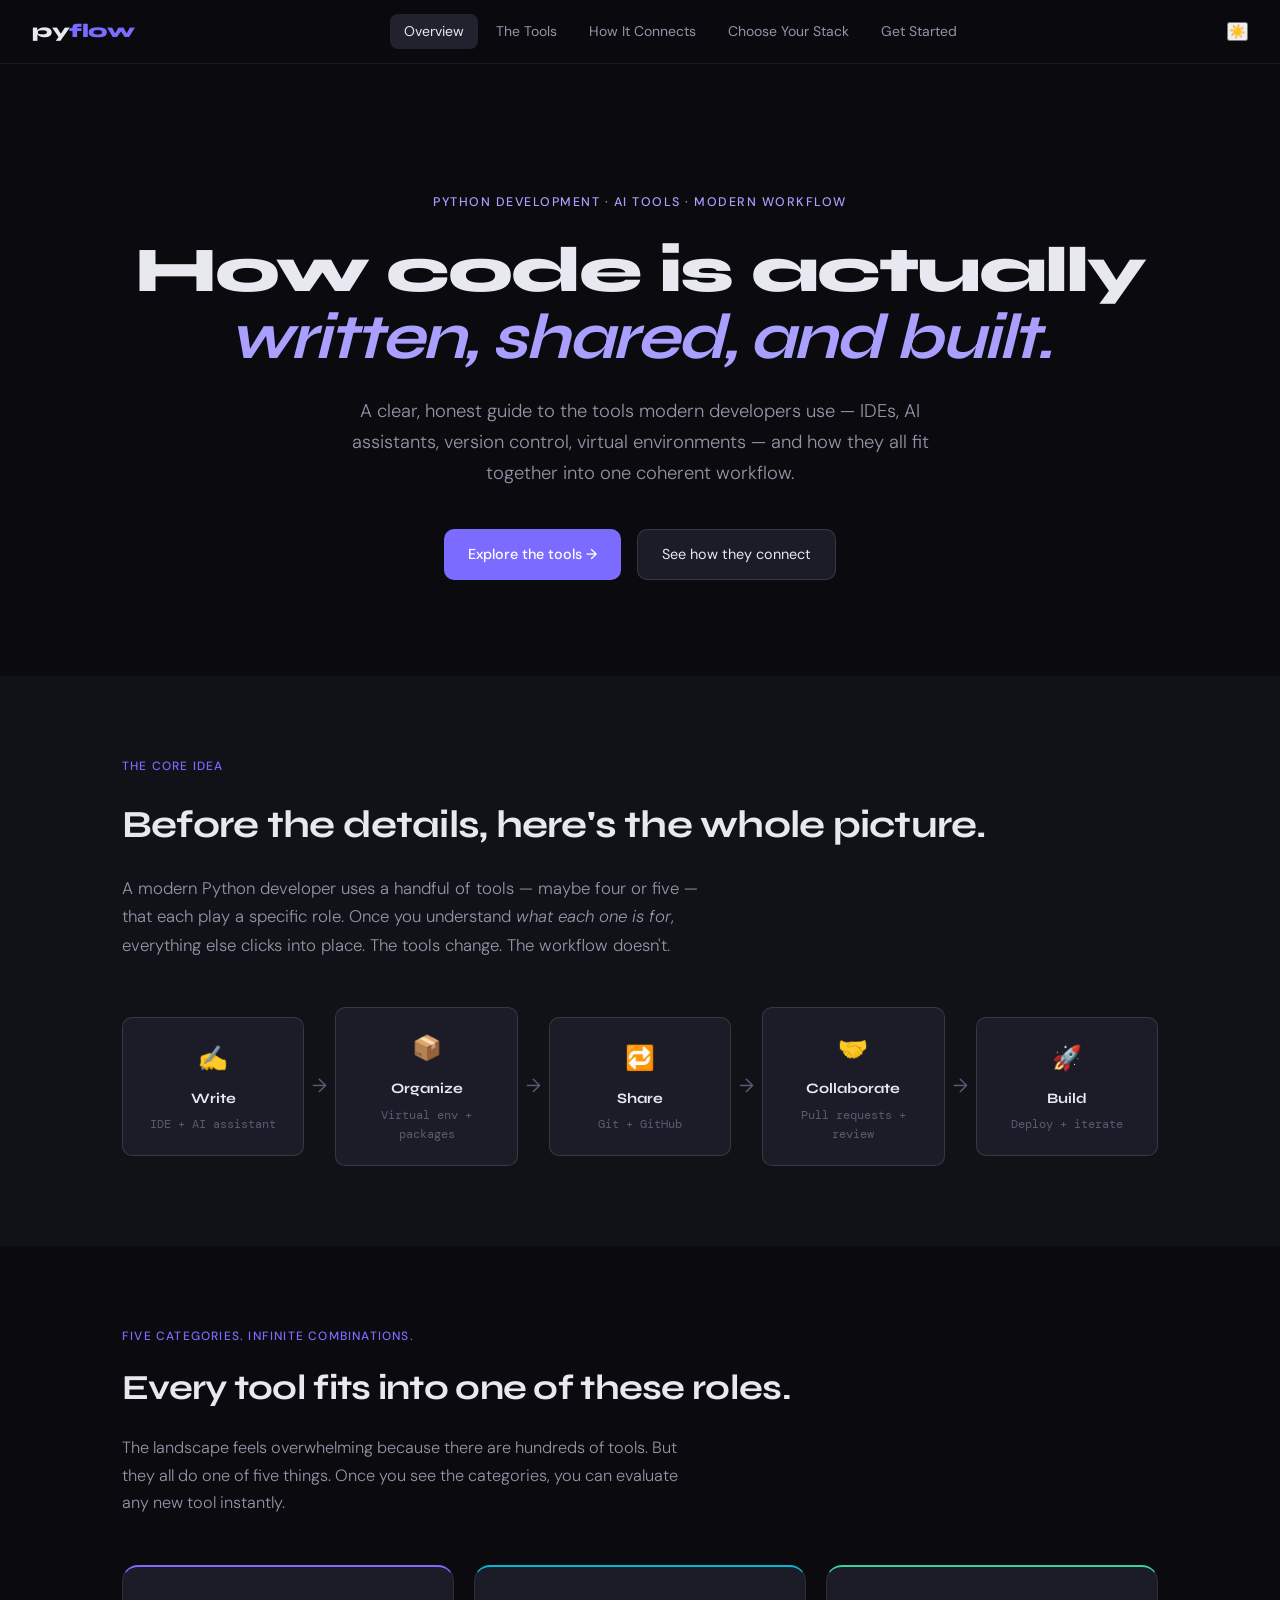
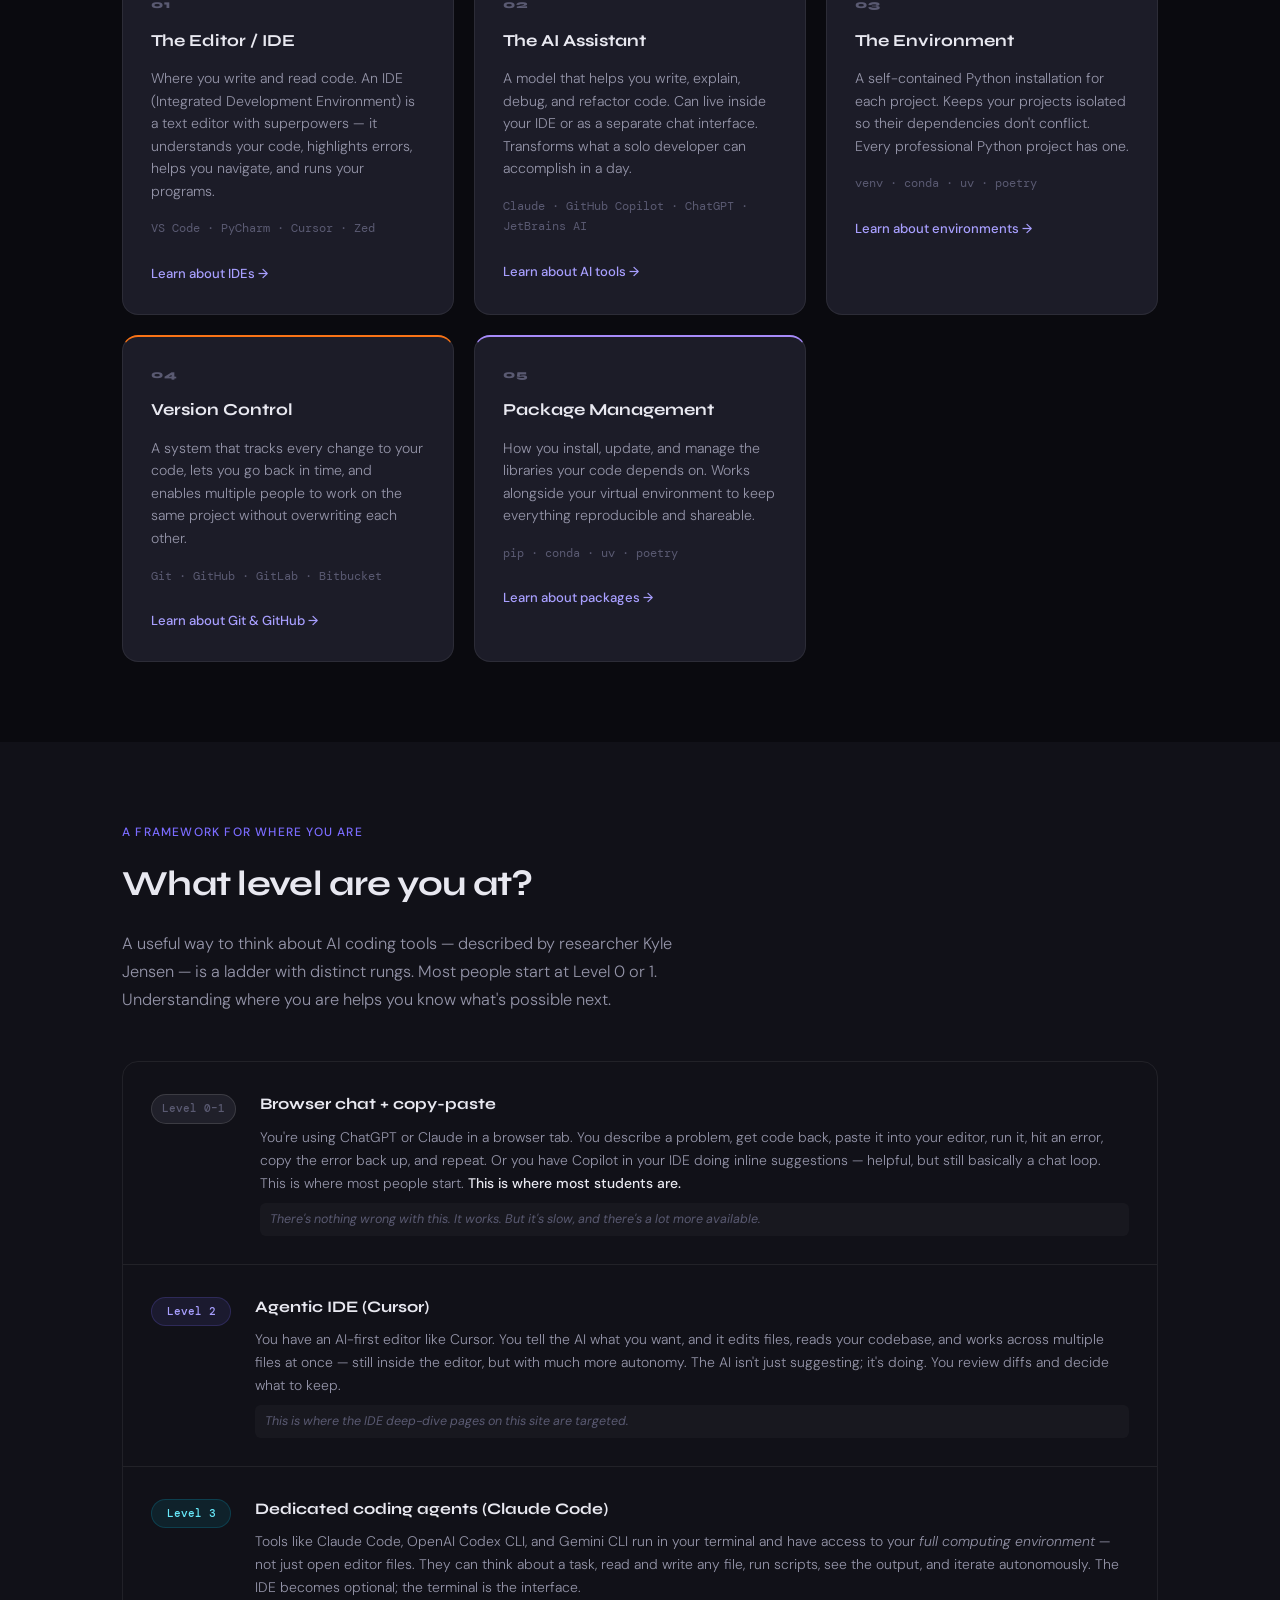
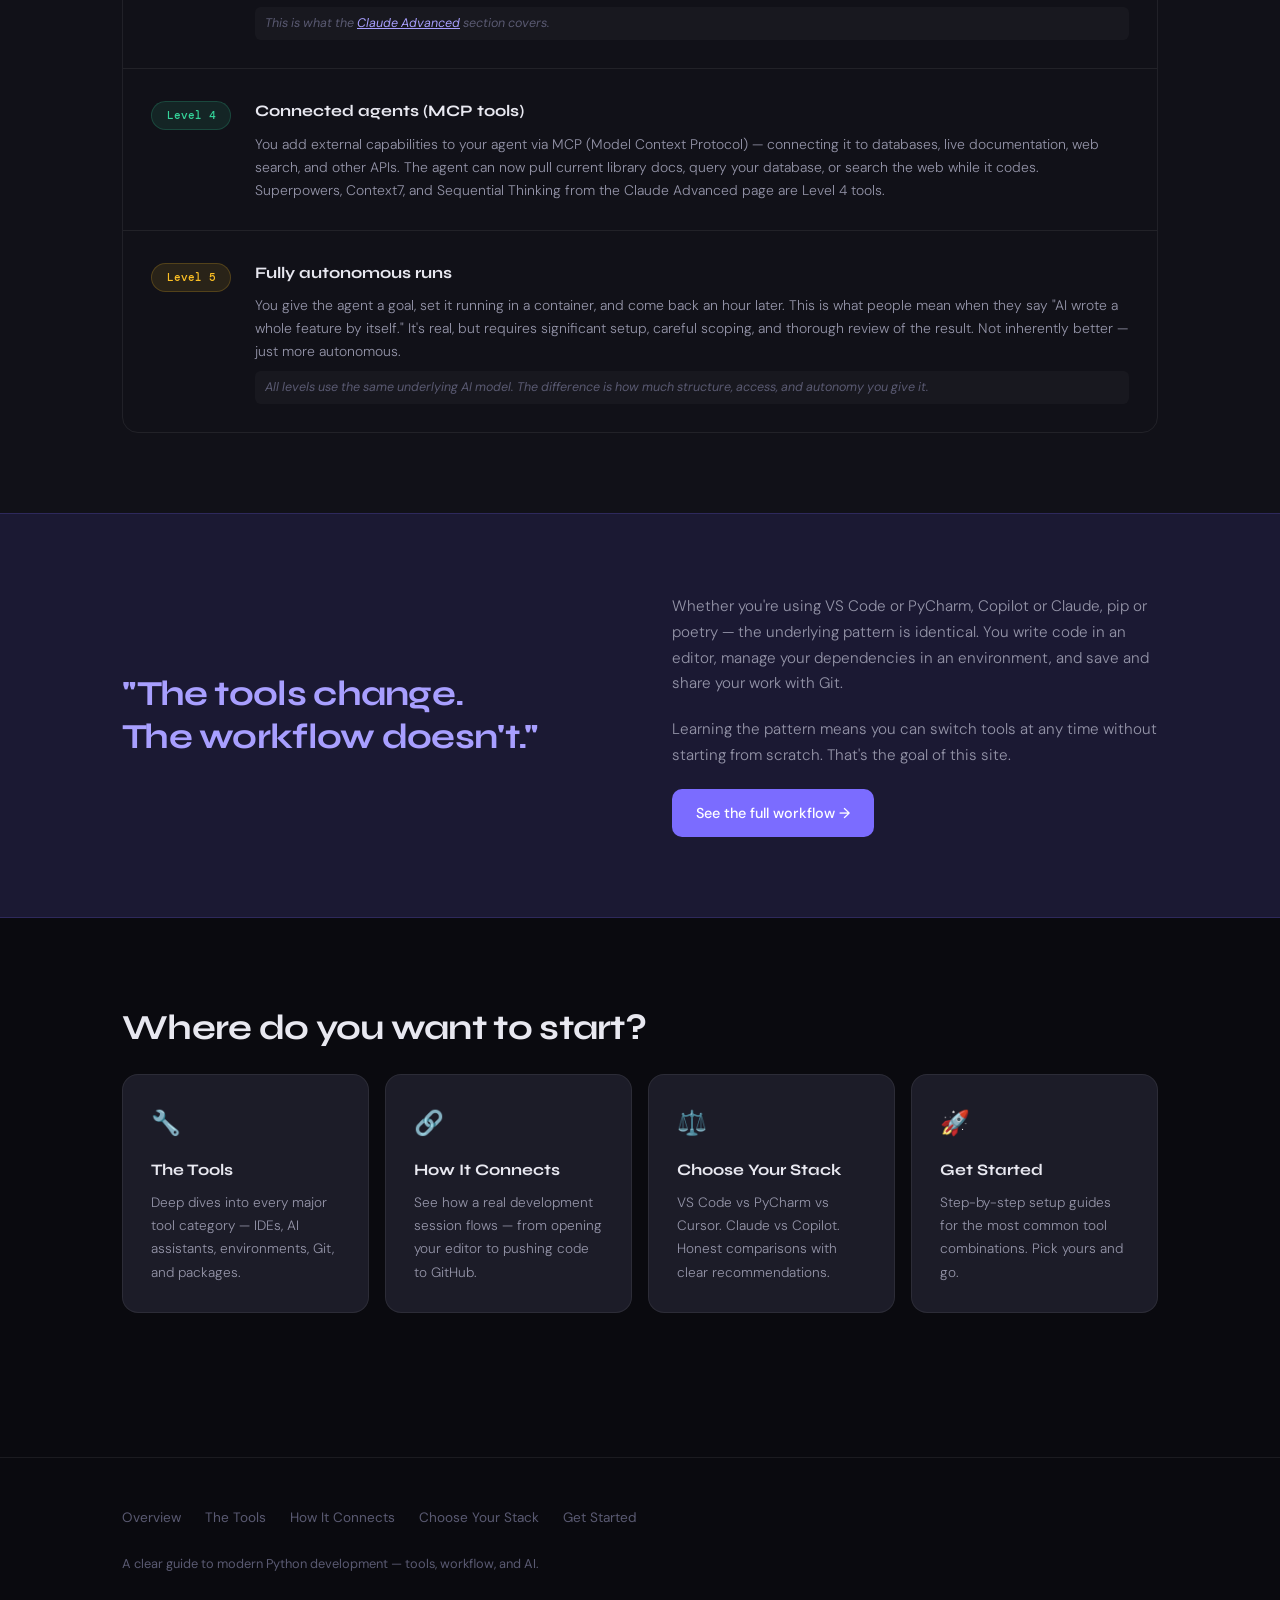
==== index.html @ 4e60b35f "Added light/dark theme toggle" ====
<!DOCTYPE html>
<html lang="en">
<head>
<meta charset="UTF-8">
<meta name="viewport" content="width=device-width, initial-scale=1.0">
<title>Python & AI — The Modern Workflow</title>
<link rel="preconnect" href="https://fonts.googleapis.com">
<link href="https://fonts.googleapis.com/css2?family=Syne:wght@400;500;600;700;800&family=DM+Sans:ital,opsz,wght@0,9..40,300;0,9..40,400;0,9..40,500;1,9..40,300&family=DM+Mono:wght@400;500&display=swap" rel="stylesheet">
<link rel="stylesheet" href="style.css">
</head>
<body>

<nav class="nav">
  <a href="index.html" class="nav-logo">py<span>flow</span></a>
  <div class="nav-links">
    <a href="index.html" class="active">Overview</a>
    <a href="tools.html">The Tools</a>
    <a href="workflow.html">How It Connects</a>
    <a href="stacks.html">Choose Your Stack</a>
    <a href="start.html">Get Started</a>
  </div>
  <!-- 🌗 THEME TOGGLE BUTTON -->
  <button id="themeToggle" class="theme-toggle">☀️</button>
  <button class="nav-mobile-toggle" onclick="toggleMobileNav()">☰</button>
</nav>

<div class="mobile-nav" id="mobileNav">
  <a href="index.html">Overview</a>
  <a href="tools.html">The Tools</a>
  <a href="workflow.html">How It Connects</a>
  <a href="stacks.html">Choose Your Stack</a>
  <a href="start.html">Get Started</a>
  <button id="themeToggleMobile" class="theme-toggle">☀️</button>
</div>

<main>

<!-- Hero -->
<section class="hero">
  <div class="hero-eyebrow">Python Development · AI Tools · Modern Workflow</div>
  <h1 class="hero-title">How code is actually<br><em>written, shared, and built.</em></h1>
  <p class="hero-sub">A clear, honest guide to the tools modern developers use — IDEs, AI assistants, version control, virtual environments — and how they all fit together into one coherent workflow.</p>
  <div class="hero-ctas">
    <a href="tools.html" class="btn-primary">Explore the tools →</a>
    <a href="workflow.html" class="btn-ghost">See how they connect</a>
  </div>
</section>

<!-- The one-sentence mental model -->
<section class="mental-model">
  <div class="container">
    <div class="mm-label">The core idea</div>
    <h2 class="mm-headline">Before the details, here's the whole picture.</h2>
    <p class="mm-body">A modern Python developer uses a handful of tools — maybe four or five — that each play a specific role. Once you understand <em>what each one is for</em>, everything else clicks into place. The tools change. The workflow doesn't.</p>
    <div class="workflow-strip">
      <div class="ws-step">
        <div class="ws-icon">✍</div>
        <div class="ws-label">Write</div>
        <div class="ws-sub">IDE + AI assistant</div>
      </div>
      <div class="ws-arrow">→</div>
      <div class="ws-step">
        <div class="ws-icon">📦</div>
        <div class="ws-label">Organize</div>
        <div class="ws-sub">Virtual env + packages</div>
      </div>
      <div class="ws-arrow">→</div>
      <div class="ws-step">
        <div class="ws-icon">🔁</div>
        <div class="ws-label">Share</div>
        <div class="ws-sub">Git + GitHub</div>
      </div>
      <div class="ws-arrow">→</div>
      <div class="ws-step">
        <div class="ws-icon">🤝</div>
        <div class="ws-label">Collaborate</div>
        <div class="ws-sub">Pull requests + review</div>
      </div>
      <div class="ws-arrow">→</div>
      <div class="ws-step">
        <div class="ws-icon">🚀</div>
        <div class="ws-label">Build</div>
        <div class="ws-sub">Deploy + iterate</div>
      </div>
    </div>
  </div>
</section>

<!-- Five categories -->
<section class="categories">
  <div class="container">
    <div class="section-label">Five categories. Infinite combinations.</div>
    <h2 class="section-title">Every tool fits into one of these roles.</h2>
    <p class="section-intro">The landscape feels overwhelming because there are hundreds of tools. But they all do one of five things. Once you see the categories, you can evaluate any new tool instantly.</p>

    <div class="cat-grid">

      <div class="cat-card cat-ide">
        <div class="cat-num">01</div>
        <h3>The Editor / IDE</h3>
        <p>Where you write and read code. An IDE (Integrated Development Environment) is a text editor with superpowers — it understands your code, highlights errors, helps you navigate, and runs your programs.</p>
        <div class="cat-examples">VS Code · PyCharm · Cursor · Zed</div>
        <a href="tools.html#ides" class="cat-link">Learn about IDEs →</a>
      </div>

      <div class="cat-card cat-ai">
        <div class="cat-num">02</div>
        <h3>The AI Assistant</h3>
        <p>A model that helps you write, explain, debug, and refactor code. Can live inside your IDE or as a separate chat interface. Transforms what a solo developer can accomplish in a day.</p>
        <div class="cat-examples">Claude · GitHub Copilot · ChatGPT · JetBrains AI</div>
        <a href="tools.html#ai" class="cat-link">Learn about AI tools →</a>
      </div>

      <div class="cat-card cat-env">
        <div class="cat-num">03</div>
        <h3>The Environment</h3>
        <p>A self-contained Python installation for each project. Keeps your projects isolated so their dependencies don't conflict. Every professional Python project has one.</p>
        <div class="cat-examples">venv · conda · uv · poetry</div>
        <a href="tools.html#environments" class="cat-link">Learn about environments →</a>
      </div>

      <div class="cat-card cat-git">
        <div class="cat-num">04</div>
        <h3>Version Control</h3>
        <p>A system that tracks every change to your code, lets you go back in time, and enables multiple people to work on the same project without overwriting each other.</p>
        <div class="cat-examples">Git · GitHub · GitLab · Bitbucket</div>
        <a href="tools.html#git" class="cat-link">Learn about Git & GitHub →</a>
      </div>

      <div class="cat-card cat-pkg">
        <div class="cat-num">05</div>
        <h3>Package Management</h3>
        <p>How you install, update, and manage the libraries your code depends on. Works alongside your virtual environment to keep everything reproducible and shareable.</p>
        <div class="cat-examples">pip · conda · uv · poetry</div>
        <a href="tools.html#packages" class="cat-link">Learn about packages →</a>
      </div>

    </div>
  </div>
</section>

<!-- Levels framework -->
<section class="levels-section">
  <div class="container">
    <div class="section-label">A framework for where you are</div>
    <h2 class="section-title">What level are you at?</h2>
    <p class="section-intro">A useful way to think about AI coding tools — described by researcher Kyle Jensen — is a ladder with distinct rungs. Most people start at Level 0 or 1. Understanding where you are helps you know what's possible next.</p>

    <div class="levels-list">

      <div class="level-item level-0">
        <div class="level-badge">Level 0–1</div>
        <div class="level-content">
          <h3>Browser chat + copy-paste</h3>
          <p>You're using ChatGPT or Claude in a browser tab. You describe a problem, get code back, paste it into your editor, run it, hit an error, copy the error back up, and repeat. Or you have Copilot in your IDE doing inline suggestions — helpful, but still basically a chat loop. This is where most people start. <strong>This is where most students are.</strong></p>
          <div class="level-note">There's nothing wrong with this. It works. But it's slow, and there's a lot more available.</div>
        </div>
      </div>

      <div class="level-item level-2">
        <div class="level-badge">Level 2</div>
        <div class="level-content">
          <h3>Agentic IDE (Cursor)</h3>
          <p>You have an AI-first editor like Cursor. You tell the AI what you want, and it edits files, reads your codebase, and works across multiple files at once — still inside the editor, but with much more autonomy. The AI isn't just suggesting; it's doing. You review diffs and decide what to keep.</p>
          <div class="level-note">This is where the IDE deep-dive pages on this site are targeted.</div>
        </div>
      </div>

      <div class="level-item level-3">
        <div class="level-badge">Level 3</div>
        <div class="level-content">
          <h3>Dedicated coding agents (Claude Code)</h3>
          <p>Tools like Claude Code, OpenAI Codex CLI, and Gemini CLI run in your terminal and have access to your <em>full computing environment</em> — not just open editor files. They can think about a task, read and write any file, run scripts, see the output, and iterate autonomously. The IDE becomes optional; the terminal is the interface.</p>
          <div class="level-note">This is what the <a href="claude-power.html" style="color: var(--accent2);">Claude Advanced</a> section covers.</div>
        </div>
      </div>

      <div class="level-item level-4">
        <div class="level-badge">Level 4</div>
        <div class="level-content">
          <h3>Connected agents (MCP tools)</h3>
          <p>You add external capabilities to your agent via MCP (Model Context Protocol) — connecting it to databases, live documentation, web search, and other APIs. The agent can now pull current library docs, query your database, or search the web while it codes. Superpowers, Context7, and Sequential Thinking from the Claude Advanced page are Level 4 tools.</p>
        </div>
      </div>

      <div class="level-item level-5">
        <div class="level-badge">Level 5</div>
        <div class="level-content">
          <h3>Fully autonomous runs</h3>
          <p>You give the agent a goal, set it running in a container, and come back an hour later. This is what people mean when they say "AI wrote a whole feature by itself." It's real, but requires significant setup, careful scoping, and thorough review of the result. Not inherently better — just more autonomous.</p>
          <div class="level-note">All levels use the same underlying AI model. The difference is how much structure, access, and autonomy you give it.</div>
        </div>
      </div>

    </div>
  </div>
</section>

<!-- The key insight -->
<section class="insight">  <div class="container">
    <div class="insight-inner">
      <div class="insight-quote">"The tools change.<br>The workflow doesn't."</div>
      <div class="insight-body">
        <p>Whether you're using VS Code or PyCharm, Copilot or Claude, pip or poetry — the underlying pattern is identical. You write code in an editor, manage your dependencies in an environment, and save and share your work with Git.</p>
        <p>Learning the pattern means you can switch tools at any time without starting from scratch. That's the goal of this site.</p>
        <a href="workflow.html" class="btn-primary">See the full workflow →</a>
      </div>
    </div>
  </div>
</section>

<!-- Quick nav cards -->
<section class="quick-nav">
  <div class="container">
    <h2 class="section-title">Where do you want to start?</h2>
    <div class="qn-grid">
      <a href="tools.html" class="qn-card">
        <div class="qn-icon">🔧</div>
        <h3>The Tools</h3>
        <p>Deep dives into every major tool category — IDEs, AI assistants, environments, Git, and packages.</p>
      </a>
      <a href="workflow.html" class="qn-card">
        <div class="qn-icon">🔗</div>
        <h3>How It Connects</h3>
        <p>See how a real development session flows — from opening your editor to pushing code to GitHub.</p>
      </a>
      <a href="stacks.html" class="qn-card">
        <div class="qn-icon">⚖️</div>
        <h3>Choose Your Stack</h3>
        <p>VS Code vs PyCharm vs Cursor. Claude vs Copilot. Honest comparisons with clear recommendations.</p>
      </a>
      <a href="start.html" class="qn-card">
        <div class="qn-icon">🚀</div>
        <h3>Get Started</h3>
        <p>Step-by-step setup guides for the most common tool combinations. Pick yours and go.</p>
      </a>
    </div>
  </div>
</section>

</main>

<footer class="footer">
  <div class="container">
    <div class="footer-nav">
      <a href="index.html">Overview</a>
      <a href="tools.html">The Tools</a>
      
      
      <a href="workflow.html">How It Connects</a>
      <a href="stacks.html">Choose Your Stack</a>
      <a href="start.html">Get Started</a>
    </div>
    <p class="footer-note">A clear guide to modern Python development — tools, workflow, and AI.</p>
  </div>
</footer>

<script src="main.js"></script>
</body>
</html>
---- style.css ----
/* ===========================
   PYFLOW — MAIN STYLESHEET
   =========================== */

:root {
  --bg: #0a0a0f;
  --bg2: #111118;
  --bg3: #16161f;
  --surface: #1c1c28;
  --surface2: #22222f;
  --border: rgba(255,255,255,0.07);
  --border2: rgba(255,255,255,0.12);
  --text: #e8e8f0;
  --text2: #9494a8;
  --text3: #5a5a72;
  --accent: #7b6cff;
  --accent2: #a89fff;
  --accent-glow: rgba(123,108,255,0.15);
  --good: #34d399;
  --good-bg: rgba(52,211,153,0.08);
  --neutral: #fbbf24;
  --neutral-bg: rgba(251,191,36,0.08);
  --bad: #f87171;
  --bad-bg: rgba(248,113,113,0.08);
  --ide-color: #7b6cff;
  --ai-color: #06b6d4;
  --env-color: #34d399;
  --git-color: #f97316;
  --pkg-color: #a78bfa;
  --radius: 10px;
  --radius-lg: 16px;
  --max-w: 1100px;
  --nav-h: 64px;
}

*, *::before, *::after { box-sizing: border-box; margin: 0; padding: 0; }

html { font-size: 16px; scroll-behavior: smooth; }

body {
  font-family: 'DM Sans', sans-serif;
  background: var(--bg);
  color: var(--text);
  line-height: 1.7;
  min-height: 100vh;
  -webkit-font-smoothing: antialiased;
}

/* ===========================
   NAV
   =========================== */
.nav {
  position: sticky;
  top: 0;
  z-index: 100;
  height: var(--nav-h);
  display: flex;
  align-items: center;
  justify-content: space-between;
  padding: 0 2rem;
  background: rgba(10,10,15,0.85);
  backdrop-filter: blur(16px);
  border-bottom: 1px solid var(--border);
}

.nav-logo {
  font-family: 'Syne', sans-serif;
  font-size: 1.2rem;
  font-weight: 800;
  color: var(--text);
  text-decoration: none;
  letter-spacing: -0.02em;
}
.nav-logo span { color: var(--accent); }

.nav-links {
  display: flex;
  gap: 0.25rem;
}

.nav-links a {
  color: var(--text2);
  text-decoration: none;
  font-size: 0.875rem;
  font-weight: 400;
  padding: 6px 14px;
  border-radius: 8px;
  transition: color 0.15s, background 0.15s;
}
.nav-links a:hover { color: var(--text); background: var(--surface); }
.nav-links a.active { color: var(--text); background: var(--surface2); }

.nav-mobile-toggle {
  display: none;
  background: none;
  border: 1px solid var(--border2);
  color: var(--text2);
  padding: 6px 10px;
  border-radius: 6px;
  cursor: pointer;
  font-size: 1rem;
}

.mobile-nav {
  display: none;
  position: fixed;
  top: var(--nav-h);
  left: 0; right: 0;
  background: var(--bg2);
  border-bottom: 1px solid var(--border);
  z-index: 99;
  padding: 1rem;
  flex-direction: column;
  gap: 4px;
}
.mobile-nav.open { display: flex; }
.mobile-nav a {
  color: var(--text2);
  text-decoration: none;
  padding: 10px 16px;
  border-radius: 8px;
  font-size: 0.9rem;
  transition: all 0.15s;
}
.mobile-nav a:hover { color: var(--text); background: var(--surface); }

@media (max-width: 768px) {
  .nav-links { display: none; }
  .nav-mobile-toggle { display: block; }
}

/* ===========================
   LAYOUT
   =========================== */
main { max-width: 100%; overflow-x: hidden; }

.container {
  max-width: var(--max-w);
  margin: 0 auto;
  padding: 0 2rem;
}

section { padding: 5rem 0; }
.alt-bg { background: var(--bg2); }

/* ===========================
   HERO
   =========================== */
.hero {
  padding: 8rem 2rem 6rem;
  text-align: center;
  max-width: var(--max-w);
  margin: 0 auto;
}

.hero-eyebrow {
  font-size: 0.78rem;
  font-weight: 500;
  letter-spacing: 0.12em;
  text-transform: uppercase;
  color: var(--accent2);
  margin-bottom: 1.5rem;
}

.hero-title {
  font-family: 'Syne', sans-serif;
  font-size: clamp(2.5rem, 5vw, 4.5rem);
  font-weight: 800;
  line-height: 1.05;
  letter-spacing: -0.03em;
  color: var(--text);
  margin-bottom: 1.5rem;
}
.hero-title em {
  font-style: italic;
  font-weight: 700;
  color: var(--accent2);
}

.hero-sub {
  font-size: 1.15rem;
  color: var(--text2);
  max-width: 600px;
  margin: 0 auto 2.5rem;
  font-weight: 300;
  line-height: 1.7;
}

.hero-ctas {
  display: flex;
  gap: 1rem;
  justify-content: center;
  flex-wrap: wrap;
}

/* ===========================
   BUTTONS
   =========================== */
.btn-primary {
  display: inline-flex;
  align-items: center;
  gap: 6px;
  background: var(--accent);
  color: #fff;
  padding: 12px 24px;
  border-radius: var(--radius);
  font-size: 0.9rem;
  font-weight: 500;
  text-decoration: none;
  transition: background 0.15s, transform 0.1s;
}
.btn-primary:hover { background: #6a5cf0; transform: translateY(-1px); }

.btn-ghost {
  display: inline-flex;
  align-items: center;
  gap: 6px;
  background: var(--surface);
  color: var(--text);
  padding: 12px 24px;
  border-radius: var(--radius);
  font-size: 0.9rem;
  font-weight: 400;
  text-decoration: none;
  border: 1px solid var(--border2);
  transition: background 0.15s, transform 0.1s;
}
.btn-ghost:hover { background: var(--surface2); transform: translateY(-1px); }

/* ===========================
   MENTAL MODEL
   =========================== */
.mental-model {
  background: var(--bg2);
  padding: 5rem 0;
}

.mm-label {
  font-size: 0.75rem;
  font-weight: 500;
  text-transform: uppercase;
  letter-spacing: 0.1em;
  color: var(--accent);
  margin-bottom: 1rem;
}

.mm-headline {
  font-family: 'Syne', sans-serif;
  font-size: clamp(1.6rem, 3vw, 2.4rem);
  font-weight: 700;
  letter-spacing: -0.02em;
  margin-bottom: 1rem;
}

.mm-body {
  color: var(--text2);
  max-width: 600px;
  margin-bottom: 3rem;
  font-size: 1.05rem;
  font-weight: 300;
}

.workflow-strip {
  display: flex;
  align-items: center;
  gap: 0;
  flex-wrap: wrap;
  gap: 0.5rem;
}

.ws-step {
  background: var(--surface);
  border: 1px solid var(--border2);
  border-radius: var(--radius);
  padding: 1.25rem 1.5rem;
  text-align: center;
  flex: 1;
  min-width: 120px;
}

.ws-icon { font-size: 1.5rem; margin-bottom: 0.5rem; }
.ws-label { font-family: 'Syne', sans-serif; font-weight: 700; font-size: 0.9rem; color: var(--text); }
.ws-sub { font-size: 0.72rem; color: var(--text3); margin-top: 4px; font-family: 'DM Mono', monospace; }

.ws-arrow { color: var(--text3); font-size: 1.2rem; flex-shrink: 0; }

/* ===========================
   CATEGORIES
   =========================== */
.section-label {
  font-size: 0.75rem;
  font-weight: 500;
  text-transform: uppercase;
  letter-spacing: 0.1em;
  color: var(--accent);
  margin-bottom: 0.75rem;
}

.section-title {
  font-family: 'Syne', sans-serif;
  font-size: clamp(1.6rem, 3vw, 2.2rem);
  font-weight: 700;
  letter-spacing: -0.02em;
  margin-bottom: 1rem;
}

.section-intro {
  color: var(--text2);
  max-width: 580px;
  margin-bottom: 3rem;
  font-weight: 300;
  font-size: 1.02rem;
}

.cat-grid {
  display: grid;
  grid-template-columns: repeat(auto-fit, minmax(280px, 1fr));
  gap: 1.25rem;
}

.cat-card {
  background: var(--surface);
  border: 1px solid var(--border);
  border-radius: var(--radius-lg);
  padding: 1.75rem;
  position: relative;
  overflow: hidden;
  transition: border-color 0.2s, transform 0.15s;
}
.cat-card:hover { border-color: var(--border2); transform: translateY(-2px); }

.cat-num {
  font-family: 'Syne', sans-serif;
  font-size: 0.72rem;
  font-weight: 800;
  color: var(--text3);
  letter-spacing: 0.1em;
  margin-bottom: 0.75rem;
}

.cat-card h3 {
  font-family: 'Syne', sans-serif;
  font-size: 1.05rem;
  font-weight: 700;
  margin-bottom: 0.75rem;
  color: var(--text);
}

.cat-card p {
  font-size: 0.88rem;
  color: var(--text2);
  font-weight: 300;
  line-height: 1.6;
  margin-bottom: 1rem;
}

.cat-examples {
  font-family: 'DM Mono', monospace;
  font-size: 0.75rem;
  color: var(--text3);
  margin-bottom: 1.25rem;
}

.cat-link {
  font-size: 0.82rem;
  font-weight: 500;
  color: var(--accent2);
  text-decoration: none;
  transition: color 0.15s;
}
.cat-link:hover { color: var(--accent); }

.cat-ide { border-top: 2px solid var(--ide-color); }
.cat-ai { border-top: 2px solid var(--ai-color); }
.cat-env { border-top: 2px solid var(--env-color); }
.cat-git { border-top: 2px solid var(--git-color); }
.cat-pkg { border-top: 2px solid var(--pkg-color); }

/* ===========================
   INSIGHT
   =========================== */
.insight {
  background: var(--accent-glow);
  border-top: 1px solid rgba(123,108,255,0.2);
  border-bottom: 1px solid rgba(123,108,255,0.2);
}

.insight-inner {
  display: grid;
  grid-template-columns: 1fr 1fr;
  gap: 4rem;
  align-items: center;
}

@media (max-width: 700px) {
  .insight-inner { grid-template-columns: 1fr; gap: 2rem; }
}

.insight-quote {
  font-family: 'Syne', sans-serif;
  font-size: clamp(1.5rem, 3vw, 2.2rem);
  font-weight: 700;
  line-height: 1.2;
  letter-spacing: -0.02em;
  color: var(--accent2);
}

.insight-body p {
  color: var(--text2);
  margin-bottom: 1.25rem;
  font-weight: 300;
  font-size: 0.95rem;
}

/* ===========================
   QUICK NAV
   =========================== */
.qn-grid {
  display: grid;
  grid-template-columns: repeat(auto-fit, minmax(220px, 1fr));
  gap: 1rem;
}

.qn-card {
  background: var(--surface);
  border: 1px solid var(--border);
  border-radius: var(--radius-lg);
  padding: 1.75rem;
  text-decoration: none;
  color: inherit;
  transition: border-color 0.2s, transform 0.15s;
  display: block;
}
.qn-card:hover { border-color: var(--accent); transform: translateY(-2px); }

.qn-icon { font-size: 1.5rem; margin-bottom: 0.75rem; }
.qn-card h3 { font-family: 'Syne', sans-serif; font-size: 1rem; font-weight: 700; margin-bottom: 0.5rem; }
.qn-card p { font-size: 0.85rem; color: var(--text2); font-weight: 300; }

/* ===========================
   PAGE HERO (interior pages)
   =========================== */
.page-hero {
  padding: 5rem 0 3rem;
  border-bottom: 1px solid var(--border);
}

.page-eyebrow {
  font-size: 0.75rem;
  font-weight: 500;
  text-transform: uppercase;
  letter-spacing: 0.1em;
  color: var(--accent);
  margin-bottom: 0.75rem;
}

.page-title {
  font-family: 'Syne', sans-serif;
  font-size: clamp(2rem, 4vw, 3.2rem);
  font-weight: 800;
  letter-spacing: -0.03em;
  margin-bottom: 1rem;
}

.page-sub {
  color: var(--text2);
  font-size: 1.05rem;
  font-weight: 300;
  max-width: 560px;
  margin-bottom: 2rem;
}

.toc {
  display: flex;
  flex-wrap: wrap;
  gap: 0.5rem;
}

.toc a {
  font-size: 0.8rem;
  color: var(--text2);
  text-decoration: none;
  padding: 5px 12px;
  border: 1px solid var(--border2);
  border-radius: 99px;
  transition: all 0.15s;
}
.toc a:hover { color: var(--text); border-color: var(--accent); background: var(--accent-glow); }

/* ===========================
   TOOL SECTIONS
   =========================== */
.tool-section { padding: 4rem 0; }

.ts-header {
  display: flex;
  align-items: flex-start;
  gap: 1.5rem;
  margin-bottom: 2.5rem;
}

.ts-num {
  font-family: 'Syne', sans-serif;
  font-size: 3rem;
  font-weight: 800;
  color: var(--border2);
  line-height: 1;
  flex-shrink: 0;
  padding-top: 4px;
}

.ts-header h2 {
  font-family: 'Syne', sans-serif;
  font-size: 1.9rem;
  font-weight: 700;
  letter-spacing: -0.02em;
  margin-bottom: 0.25rem;
}

.ts-tagline { color: var(--text2); font-weight: 300; }

/* Explainer block */
.explainer-block {
  display: grid;
  grid-template-columns: 1fr 1fr;
  gap: 1.5rem;
  margin-bottom: 2.5rem;
}
@media (max-width: 700px) { .explainer-block { grid-template-columns: 1fr; } }

.explainer-simple, .explainer-deep {
  background: var(--surface);
  border-radius: var(--radius);
  padding: 1.5rem;
}
.explainer-deep { border-left: 3px solid var(--accent); }

.explainer-label {
  font-size: 0.72rem;
  font-weight: 600;
  text-transform: uppercase;
  letter-spacing: 0.1em;
  color: var(--accent2);
  margin-bottom: 0.75rem;
}

.explainer-simple p, .explainer-deep p {
  font-size: 0.9rem;
  color: var(--text2);
  font-weight: 300;
  line-height: 1.7;
  margin-bottom: 0.75rem;
}
.explainer-simple p:last-child, .explainer-deep p:last-child { margin-bottom: 0; }
.explainer-simple em, .explainer-deep em { color: var(--text); font-style: italic; }
.explainer-deep strong { color: var(--text); font-weight: 500; }

/* Tool cards */
.tool-cards {
  display: grid;
  grid-template-columns: 1fr;
  gap: 1.25rem;
  margin-bottom: 2rem;
}
.tool-cards.two-col { grid-template-columns: repeat(auto-fit, minmax(320px, 1fr)); }

.tool-card {
  background: var(--surface);
  border: 1px solid var(--border);
  border-radius: var(--radius-lg);
  padding: 1.75rem;
  transition: border-color 0.2s;
}
.tool-card:hover { border-color: var(--border2); }

.tool-card-header {
  display: flex;
  align-items: flex-start;
  gap: 1rem;
  margin-bottom: 1rem;
}

.tool-icon {
  width: 40px;
  height: 40px;
  border-radius: 10px;
  display: flex;
  align-items: center;
  justify-content: center;
  font-size: 1.1rem;
  flex-shrink: 0;
}
.vscode-icon { background: rgba(0,120,215,0.15); color: #60a5fa; }
.pycharm-icon { background: rgba(30,215,96,0.12); color: #34d399; }
.cursor-icon { background: rgba(123,108,255,0.15); color: var(--accent2); }
.zed-icon { background: rgba(234,179,8,0.12); color: #fbbf24; }
.jupyter-icon { background: rgba(249,115,22,0.12); color: #fb923c; }
.claude-icon { background: rgba(230,160,90,0.15); color: #fdba74; }
.copilot-icon { background: rgba(139,92,246,0.15); color: #c4b5fd; }
.jb-icon { background: rgba(236,72,153,0.12); color: #f9a8d4; }
.chatgpt-icon { background: rgba(52,211,153,0.12); color: #6ee7b7; }
.venv-icon { background: rgba(52,211,153,0.12); color: var(--good); }
.conda-icon { background: rgba(34,211,238,0.12); color: #67e8f9; }
.uv-icon { background: rgba(251,191,36,0.12); color: var(--neutral); }
.poetry-icon { background: rgba(167,139,250,0.12); color: #c4b5fd; }
.pip-icon { background: rgba(96,165,250,0.12); color: #93c5fd; }

.tool-card-header > div:nth-child(2) { flex: 1; }
.tool-card-header h4 {
  font-family: 'Syne', sans-serif;
  font-size: 1rem;
  font-weight: 700;
  color: var(--text);
  margin-bottom: 2px;
}
.tool-by { font-size: 0.75rem; color: var(--text3); font-family: 'DM Mono', monospace; }

.tool-badge {
  font-size: 0.68rem;
  font-weight: 600;
  padding: 3px 10px;
  border-radius: 99px;
  background: var(--surface2);
  color: var(--text3);
  white-space: nowrap;
  border: 1px solid var(--border);
  flex-shrink: 0;
}
.tool-badge.popular { background: rgba(123,108,255,0.1); color: var(--accent2); border-color: rgba(123,108,255,0.2); }
.tool-badge.python { background: rgba(52,211,153,0.1); color: var(--good); border-color: rgba(52,211,153,0.2); }
.tool-badge.ai-first { background: rgba(6,182,212,0.1); color: #67e8f9; border-color: rgba(6,182,212,0.2); }
.tool-badge.data { background: rgba(249,115,22,0.1); color: #fb923c; border-color: rgba(249,115,22,0.2); }
.tool-badge.new { background: rgba(251,191,36,0.1); color: var(--neutral); border-color: rgba(251,191,36,0.2); }

.tool-card > p { font-size: 0.88rem; color: var(--text2); font-weight: 300; line-height: 1.65; margin-bottom: 1rem; }

.tool-strengths { display: flex; flex-direction: column; gap: 4px; margin-bottom: 1rem; }
.strength-item {
  font-size: 0.8rem;
  padding: 4px 10px;
  border-radius: 6px;
  font-weight: 400;
}
.strength-item.good { background: var(--good-bg); color: var(--good); }
.strength-item.neutral { background: rgba(255,255,255,0.04); color: var(--text3); }
.strength-item.bad { background: var(--bad-bg); color: var(--bad); }

.tool-best-for {
  font-size: 0.8rem;
  color: var(--text3);
  padding-top: 1rem;
  border-top: 1px solid var(--border);
  font-style: italic;
}

.tool-card-link {
  text-decoration: none;
  color: inherit;
  display: block;
  cursor: pointer;
}
.tool-card-link:hover { border-color: var(--accent); transform: translateY(-2px); }
.tool-card-link:hover .tool-card-cta { color: var(--accent); }

.tool-card-cta {
  font-size: 0.8rem;
  font-weight: 500;
  color: var(--accent2);
  padding-top: 0.75rem;
  margin-top: 0.75rem;
  transition: color 0.15s;
}

/* Code block */
.code-block {
  font-family: 'DM Mono', monospace;
  font-size: 0.8rem;
  background: var(--bg);
  border: 1px solid var(--border2);
  border-radius: var(--radius);
  padding: 1rem 1.25rem;
  color: var(--text2);
  line-height: 1.8;
  margin: 1rem 0;
}
.code-block.small { font-size: 0.78rem; padding: 0.75rem 1rem; }
.code-comment { color: var(--text3); }
.code-block code { font-family: inherit; }

/* Sub section title */
.sub-section-title {
  font-family: 'Syne', sans-serif;
  font-size: 1.1rem;
  font-weight: 700;
  color: var(--text);
  margin-bottom: 1.25rem;
  margin-top: 0.5rem;
}

/* Callout */
.callout {
  display: flex;
  gap: 1rem;
  align-items: flex-start;
  background: var(--surface);
  border: 1px solid var(--border2);
  border-left: 3px solid var(--accent);
  border-radius: var(--radius);
  padding: 1.25rem;
  margin-top: 1.5rem;
}
.callout-icon { font-size: 1.1rem; flex-shrink: 0; padding-top: 2px; }
.callout strong { color: var(--text); font-weight: 500; display: block; margin-bottom: 0.5rem; font-size: 0.9rem; }
.callout p { font-size: 0.85rem; color: var(--text2); font-weight: 300; line-height: 1.6; }

/* Analogy block */
.analogy-block {
  background: linear-gradient(135deg, rgba(123,108,255,0.06), rgba(6,182,212,0.04));
  border: 1px solid rgba(123,108,255,0.15);
  border-radius: var(--radius-lg);
  padding: 1.75rem;
  margin-bottom: 2.5rem;
}
.analogy-label {
  font-size: 0.72rem;
  font-weight: 600;
  text-transform: uppercase;
  letter-spacing: 0.1em;
  color: var(--accent2);
  margin-bottom: 0.75rem;
}
.analogy-block p { font-size: 0.92rem; color: var(--text2); font-weight: 300; line-height: 1.7; }

/* Concept grid */
.concept-grid {
  display: grid;
  grid-template-columns: repeat(auto-fit, minmax(220px, 1fr));
  gap: 1rem;
  margin-bottom: 2rem;
}

.concept-card {
  background: var(--surface);
  border-radius: var(--radius);
  padding: 1.25rem;
  border: 1px solid var(--border);
}
.concept-term {
  font-family: 'DM Mono', monospace;
  font-size: 0.85rem;
  font-weight: 500;
  color: var(--accent2);
  margin-bottom: 0.5rem;
}
.concept-card p { font-size: 0.83rem; color: var(--text2); font-weight: 300; line-height: 1.6; }

/* ===========================
   WORKFLOW PAGE
   =========================== */
.system-diagram {
  background: var(--surface);
  border: 1px solid var(--border2);
  border-radius: var(--radius-lg);
  padding: 2.5rem;
  margin-bottom: 1.5rem;
  position: relative;
}

.diagram-section { margin-bottom: 1.5rem; }
.diagram-section-label {
  font-size: 0.7rem;
  text-transform: uppercase;
  letter-spacing: 0.1em;
  color: var(--text3);
  margin-bottom: 0.75rem;
  font-weight: 600;
}

.diagram-row {
  display: flex;
  align-items: center;
  gap: 1rem;
  flex-wrap: wrap;
}
.diagram-row.single { justify-content: center; }

.diagram-box {
  background: var(--bg);
  border-radius: var(--radius);
  padding: 0.875rem 1.25rem;
  flex: 1;
  min-width: 160px;
  border: 1px solid var(--border2);
}
.diagram-box.wide { max-width: 500px; flex: none; width: 100%; }

.db-title {
  font-family: 'Syne', sans-serif;
  font-size: 0.85rem;
  font-weight: 700;
  color: var(--text);
  margin-bottom: 3px;
}
.db-sub { font-size: 0.72rem; color: var(--text3); font-family: 'DM Mono', monospace; }

.box-ide { border-top: 2px solid var(--ide-color); }
.box-ai { border-top: 2px solid var(--ai-color); }
.box-env { border-top: 2px solid var(--env-color); }
.box-git { border-top: 2px solid var(--git-color); }
.box-github { border-top: 2px solid #6e5494; }
.box-ci { border-top: 2px solid var(--neutral); }
.box-deploy { border-top: 2px solid var(--good); }
.box-pypi { border-top: 2px solid var(--pkg-color); }

.diagram-connector { color: var(--text3); font-size: 1.2rem; flex-shrink: 0; }
.diagram-down-arrow {
  text-align: center;
  color: var(--text3);
  font-size: 0.8rem;
  margin-top: 0.75rem;
  font-family: 'DM Mono', monospace;
}

.diagram-aside {
  margin-top: -0.5rem;
  display: flex;
  justify-content: flex-end;
}
.aside-box { max-width: 250px; flex: none; }

.diagram-caption {
  font-size: 0.83rem;
  color: var(--text3);
  text-align: center;
  font-style: italic;
  margin-top: 0.5rem;
}

/* Steps list */
.steps-list { display: flex; flex-direction: column; gap: 0; }

.step-item {
  display: flex;
  gap: 2rem;
  padding: 2rem 0;
  border-bottom: 1px solid var(--border);
}
.step-item:last-child { border-bottom: none; }

.step-num {
  font-family: 'Syne', sans-serif;
  font-size: 1.5rem;
  font-weight: 800;
  color: var(--accent);
  flex-shrink: 0;
  width: 2.5rem;
  padding-top: 4px;
}

.step-content h3 {
  font-family: 'Syne', sans-serif;
  font-size: 1.1rem;
  font-weight: 700;
  margin-bottom: 0.75rem;
}

.step-content p { font-size: 0.9rem; color: var(--text2); font-weight: 300; line-height: 1.65; margin-bottom: 0.75rem; }
.step-content p:last-child { margin-bottom: 0; }

.step-aside {
  background: var(--bg);
  border-left: 3px solid var(--border2);
  padding: 0.75rem 1rem;
  font-size: 0.82rem;
  color: var(--text3);
  border-radius: 0 var(--radius) var(--radius) 0;
  margin-top: 0.75rem;
  font-style: italic;
}

/* AI moments */
.ai-moments { display: flex; flex-direction: column; gap: 1.25rem; }

.ai-moment {
  background: var(--surface);
  border-radius: var(--radius);
  padding: 1.5rem;
  border: 1px solid var(--border);
  display: grid;
  grid-template-columns: 120px 180px 1fr;
  gap: 1rem;
  align-items: start;
}
@media (max-width: 700px) { .ai-moment { grid-template-columns: 1fr; } }

.aim-phase {
  font-size: 0.7rem;
  text-transform: uppercase;
  letter-spacing: 0.1em;
  color: var(--text3);
  font-weight: 600;
  padding-top: 3px;
}

.aim-what {
  font-family: 'DM Mono', monospace;
  font-size: 0.78rem;
  color: var(--accent2);
  padding-top: 2px;
  line-height: 1.4;
}

.ai-moment p { font-size: 0.87rem; color: var(--text2); font-weight: 300; line-height: 1.6; }

/* File tree */
.file-tree {
  background: var(--bg);
  border: 1px solid var(--border2);
  border-radius: var(--radius);
  padding: 1.5rem;
  font-family: 'DM Mono', monospace;
  font-size: 0.85rem;
  line-height: 2;
  margin-bottom: 2rem;
}
.ft-root { color: var(--accent2); font-weight: 500; }
.ft-item { color: var(--text2); padding-left: 1.5rem; }
.ft-dir { color: var(--text); }
.ft-file { color: var(--text2); }
.ind-1 { padding-left: 3rem; }
.top-level { padding-left: 1.5rem; color: var(--good); }
.ft-comment { color: var(--text3); font-size: 0.78rem; }

.structure-notes { display: flex; flex-direction: column; gap: 1rem; }
.sn-item {
  font-size: 0.88rem;
  color: var(--text2);
  font-weight: 300;
  padding: 1rem 1.25rem;
  background: var(--surface);
  border-radius: var(--radius);
  border-left: 3px solid var(--border2);
  line-height: 1.65;
}
.sn-item strong { color: var(--text); font-weight: 500; }
.sn-item code { font-family: 'DM Mono', monospace; font-size: 0.82em; color: var(--accent2); }

/* ===========================
   COMPARE PAGE
   =========================== */
.compare-section { padding: 4rem 0; }

.compare-title {
  font-family: 'Syne', sans-serif;
  font-size: 1.8rem;
  font-weight: 700;
  letter-spacing: -0.02em;
  margin-bottom: 0.75rem;
}

.compare-intro {
  color: var(--text2);
  font-weight: 300;
  font-size: 0.95rem;
  max-width: 560px;
  margin-bottom: 2rem;
}

.compare-table-wrap { overflow-x: auto; margin-bottom: 2rem; border-radius: var(--radius); border: 1px solid var(--border); }

.compare-table {
  width: 100%;
  border-collapse: collapse;
  font-size: 0.84rem;
}
.compare-table th {
  text-align: left;
  padding: 0.875rem 1.25rem;
  background: var(--surface2);
  font-family: 'Syne', sans-serif;
  font-weight: 700;
  font-size: 0.82rem;
  color: var(--text);
  border-bottom: 1px solid var(--border2);
  white-space: nowrap;
}
.compare-table th:first-child { color: var(--text3); }

.compare-table td {
  padding: 0.875rem 1.25rem;
  border-bottom: 1px solid var(--border);
  color: var(--text2);
  vertical-align: top;
  line-height: 1.5;
}
.compare-table td:first-child { font-weight: 500; color: var(--text3); font-size: 0.78rem; text-transform: uppercase; letter-spacing: 0.05em; }
.compare-table tr:last-child td { border-bottom: none; }
.compare-table tr:hover td { background: rgba(255,255,255,0.02); }

td.good { color: var(--good); background: var(--good-bg); }
td.neutral { color: var(--text2); }
td.bad { color: var(--bad); background: var(--bad-bg); }

.compare-verdict { display: flex; flex-direction: column; gap: 1rem; }
.cv-item {
  background: var(--surface);
  border-radius: var(--radius);
  padding: 1.25rem 1.5rem;
  border: 1px solid var(--border);
  display: grid;
  grid-template-columns: 1fr auto;
  gap: 0.5rem 1.5rem;
  align-items: start;
}
.cv-label { font-size: 0.78rem; text-transform: uppercase; letter-spacing: 0.08em; color: var(--text3); font-weight: 600; grid-column: 1; }
.cv-choice { font-family: 'Syne', sans-serif; font-size: 0.95rem; font-weight: 700; color: var(--accent2); grid-column: 2; grid-row: 1/3; align-self: center; white-space: nowrap; }
.cv-item p { font-size: 0.85rem; color: var(--text2); font-weight: 300; line-height: 1.6; grid-column: 1; margin: 0; }

/* Stack cards */
.stack-cards { display: grid; grid-template-columns: repeat(auto-fit, minmax(300px, 1fr)); gap: 1.25rem; }

.stack-card {
  background: var(--surface);
  border: 1px solid var(--border);
  border-radius: var(--radius-lg);
  padding: 2rem;
  position: relative;
}
.stack-beginner { border-top: 3px solid var(--accent); }
.stack-python { border-top: 3px solid var(--good); }
.stack-ai { border-top: 3px solid var(--ai-color); }

.stack-tag {
  font-size: 0.7rem;
  text-transform: uppercase;
  letter-spacing: 0.1em;
  color: var(--text3);
  font-weight: 600;
  margin-bottom: 0.5rem;
}

.stack-card h3 {
  font-family: 'Syne', sans-serif;
  font-size: 1.2rem;
  font-weight: 700;
  margin-bottom: 1.25rem;
}

.stack-tools {
  display: flex;
  flex-wrap: wrap;
  align-items: center;
  gap: 0.5rem;
  margin-bottom: 1.25rem;
}

.stack-tool {
  font-family: 'DM Mono', monospace;
  font-size: 0.75rem;
  background: var(--bg);
  border: 1px solid var(--border2);
  padding: 4px 10px;
  border-radius: 6px;
  color: var(--text2);
}
.stack-plus { color: var(--text3); font-size: 0.85rem; }

.stack-card > p { font-size: 0.87rem; color: var(--text2); font-weight: 300; line-height: 1.65; margin-bottom: 1.25rem; }

.stack-pros { display: flex; flex-direction: column; gap: 4px; }
.sp-item {
  font-size: 0.8rem;
  color: var(--good);
  background: var(--good-bg);
  padding: 4px 10px;
  border-radius: 6px;
}

/* ===========================
   GET STARTED PAGE
   =========================== */
.setup-section { padding: 4rem 0; }

.setup-header {
  margin-bottom: 2.5rem;
  padding-bottom: 1.5rem;
  border-bottom: 1px solid var(--border);
}

.setup-tag {
  font-size: 0.7rem;
  text-transform: uppercase;
  letter-spacing: 0.1em;
  color: var(--accent2);
  font-weight: 600;
  margin-bottom: 0.5rem;
}

.setup-header h2 {
  font-family: 'Syne', sans-serif;
  font-size: 1.8rem;
  font-weight: 700;
  letter-spacing: -0.02em;
  margin-bottom: 0.25rem;
}

.setup-sub { font-family: 'DM Mono', monospace; font-size: 0.82rem; color: var(--text3); }

.setup-steps { display: flex; flex-direction: column; }

.setup-step {
  display: flex;
  gap: 1.75rem;
  padding: 2rem 0;
  border-bottom: 1px solid var(--border);
}
.setup-step:last-child { border-bottom: none; }

.ss-num {
  font-family: 'Syne', sans-serif;
  font-size: 1.25rem;
  font-weight: 800;
  color: var(--accent);
  flex-shrink: 0;
  width: 2rem;
  padding-top: 4px;
}

.ss-content h3 {
  font-family: 'Syne', sans-serif;
  font-size: 1.05rem;
  font-weight: 700;
  margin-bottom: 0.75rem;
  color: var(--text);
}
.ss-content p { font-size: 0.88rem; color: var(--text2); font-weight: 300; line-height: 1.65; margin-bottom: 0.75rem; }
.ss-content p strong { color: var(--text); font-weight: 500; }
.ss-content a { color: var(--accent2); text-decoration: none; }
.ss-content a:hover { text-decoration: underline; }
.ss-content p code { font-family: 'DM Mono', monospace; font-size: 0.85em; color: var(--accent2); }

.ss-note {
  background: rgba(251,191,36,0.06);
  border-left: 3px solid var(--neutral);
  border-radius: 0 var(--radius) var(--radius) 0;
  padding: 0.75rem 1rem;
  font-size: 0.82rem;
  color: rgba(251,191,36,0.7);
  margin-top: 0.5rem;
  font-style: italic;
}

.feature-list { padding-left: 1.25rem; margin-top: 0.5rem; }
.feature-list li { font-size: 0.87rem; color: var(--text2); font-weight: 300; line-height: 1.65; margin-bottom: 0.5rem; }
.feature-list strong { color: var(--text); font-weight: 500; }

/* Pitfalls */
.pitfalls-section { padding: 4rem 0; }
.pitfalls-list { display: flex; flex-direction: column; gap: 1.25rem; }

.pitfall-item {
  display: flex;
  gap: 1.25rem;
  background: var(--surface);
  border-radius: var(--radius);
  padding: 1.5rem;
  border: 1px solid var(--border);
  border-left: 3px solid var(--bad);
}

.pitfall-icon { font-size: 1.1rem; flex-shrink: 0; color: var(--bad); }

.pitfall-content h3 {
  font-size: 0.95rem;
  font-weight: 600;
  font-family: 'Syne', sans-serif;
  color: var(--text);
  margin-bottom: 0.5rem;
}
.pitfall-content p { font-size: 0.85rem; color: var(--text2); font-weight: 300; line-height: 1.6; margin-bottom: 0.75rem; }
.pitfall-fix {
  font-family: 'DM Mono', monospace;
  font-size: 0.78rem;
  color: var(--good);
  background: var(--good-bg);
  padding: 6px 12px;
  border-radius: 6px;
}

/* ===========================
   PAGE NAV + FOOTER
   =========================== */
.page-nav {
  display: flex;
  justify-content: space-between;
  padding: 3rem 2rem;
  max-width: var(--max-w);
  margin: 0 auto;
  border-top: 1px solid var(--border);
}

.footer {
  border-top: 1px solid var(--border);
  padding: 3rem 0 2rem;
  margin-top: 4rem;
}

.footer-nav {
  display: flex;
  flex-wrap: wrap;
  gap: 1.5rem;
  margin-bottom: 1.5rem;
}
.footer-nav a {
  font-size: 0.85rem;
  color: var(--text3);
  text-decoration: none;
  transition: color 0.15s;
}
.footer-nav a:hover { color: var(--text2); }

.footer-note { font-size: 0.8rem; color: var(--text3); }

/* ===========================
   LEVELS SECTION
   =========================== */
.levels-section {
  padding: 5rem 0;
  background: var(--bg2);
}

.levels-list {
  display: flex;
  flex-direction: column;
  gap: 0;
  border: 1px solid var(--border);
  border-radius: var(--radius-lg);
  overflow: hidden;
}

.level-item {
  display: flex;
  gap: 1.5rem;
  padding: 1.75rem;
  border-bottom: 1px solid var(--border);
  align-items: flex-start;
  transition: background 0.15s;
}
.level-item:last-child { border-bottom: none; }
.level-item:hover { background: rgba(255,255,255,0.02); }

.level-badge {
  font-family: 'DM Mono', monospace;
  font-size: 0.7rem;
  font-weight: 500;
  padding: 4px 10px;
  border-radius: 99px;
  flex-shrink: 0;
  white-space: nowrap;
  margin-top: 4px;
  min-width: 80px;
  text-align: center;
}

.level-0 .level-badge { background: rgba(148,148,168,0.12); color: var(--text3); border: 1px solid var(--border2); }
.level-2 .level-badge { background: rgba(123,108,255,0.1); color: var(--accent2); border: 1px solid rgba(123,108,255,0.2); }
.level-3 .level-badge { background: rgba(6,182,212,0.1); color: #67e8f9; border: 1px solid rgba(6,182,212,0.2); }
.level-4 .level-badge { background: rgba(52,211,153,0.1); color: var(--good); border: 1px solid rgba(52,211,153,0.2); }
.level-5 .level-badge { background: rgba(251,191,36,0.1); color: var(--neutral); border: 1px solid rgba(251,191,36,0.2); }

.level-content h3 {
  font-family: 'Syne', sans-serif;
  font-size: 1rem;
  font-weight: 700;
  margin-bottom: 0.5rem;
  color: var(--text);
}
.level-content p {
  font-size: 0.87rem;
  color: var(--text2);
  font-weight: 300;
  line-height: 1.65;
  margin-bottom: 0.5rem;
}
.level-content p strong { color: var(--text); font-weight: 500; }
.level-content p:last-child { margin-bottom: 0; }

.level-note {
  font-size: 0.78rem;
  color: var(--text3);
  font-style: italic;
  padding: 6px 10px;
  background: rgba(255,255,255,0.03);
  border-radius: 6px;
  margin-top: 0.5rem;
}

@media (max-width: 600px) {
  .level-item { flex-direction: column; gap: 0.75rem; }
}


@media (prefers-reduced-motion: no-preference) {
  .cat-card, .qn-card, .tool-card, .stack-card {
    animation: fadeUp 0.4s ease both;
  }
  .cat-card:nth-child(2) { animation-delay: 0.05s; }
  .cat-card:nth-child(3) { animation-delay: 0.1s; }
  .cat-card:nth-child(4) { animation-delay: 0.15s; }
  .cat-card:nth-child(5) { animation-delay: 0.2s; }
}

@keyframes fadeUp {
  from { opacity: 0; transform: translateY(12px); }
  to { opacity: 1; transform: translateY(0); }
}

/* ===========================
   RESPONSIVE
   =========================== */
@media (max-width: 700px) {
  section { padding: 3rem 0; }
  .hero { padding: 5rem 1.5rem 3rem; }
  .ts-header { flex-direction: column; gap: 0.5rem; }
  .ts-num { font-size: 2rem; }
  .step-item, .setup-step { flex-direction: column; gap: 0.75rem; }
  .ai-moment { grid-template-columns: 1fr; }
  .cv-item { grid-template-columns: 1fr; }
  .cv-choice { grid-row: auto; grid-column: 1; }
  .insight-inner { grid-template-columns: 1fr; }
  .page-nav { flex-direction: column; gap: 1rem; align-items: stretch; text-align: center; }
  .diagram-row { flex-direction: column; }
  .compare-table th, .compare-table td { padding: 0.6rem 0.875rem; }
}

/* ===========================
   TRY IT OUT SECTIONS
   =========================== */
.tryit-steps {
  display: flex;
  flex-direction: column;
  gap: 0;
  border: 1px solid var(--border);
  border-radius: var(--radius-lg);
  overflow: hidden;
  margin-bottom: 1.5rem;
}

.tryit-step {
  display: flex;
  gap: 1.5rem;
  padding: 1.5rem 1.75rem;
  border-bottom: 1px solid var(--border);
  align-items: flex-start;
}
.tryit-step:last-child { border-bottom: none; }

.ts-badge {
  font-size: 0.68rem;
  font-weight: 600;
  text-transform: uppercase;
  letter-spacing: 0.08em;
  color: var(--accent2);
  background: var(--accent-glow);
  border: 1px solid rgba(123,108,255,0.2);
  border-radius: 99px;
  padding: 3px 10px;
  flex-shrink: 0;
  white-space: nowrap;
  margin-top: 3px;
  height: fit-content;
}

.ts-body p {
  font-size: 0.87rem;
  color: var(--text2);
  font-weight: 300;
  line-height: 1.65;
  margin-bottom: 0.75rem;
}
.ts-body p:last-child { margin-bottom: 0; }
.ts-body p strong { color: var(--text); font-weight: 500; }
.ts-body p em { color: var(--text2); font-style: italic; }
.ts-body code { font-family: 'DM Mono', monospace; font-size: 0.85em; color: var(--accent2); }

@media (max-width: 600px) {
  .tryit-step { flex-direction: column; gap: 0.75rem; }
}
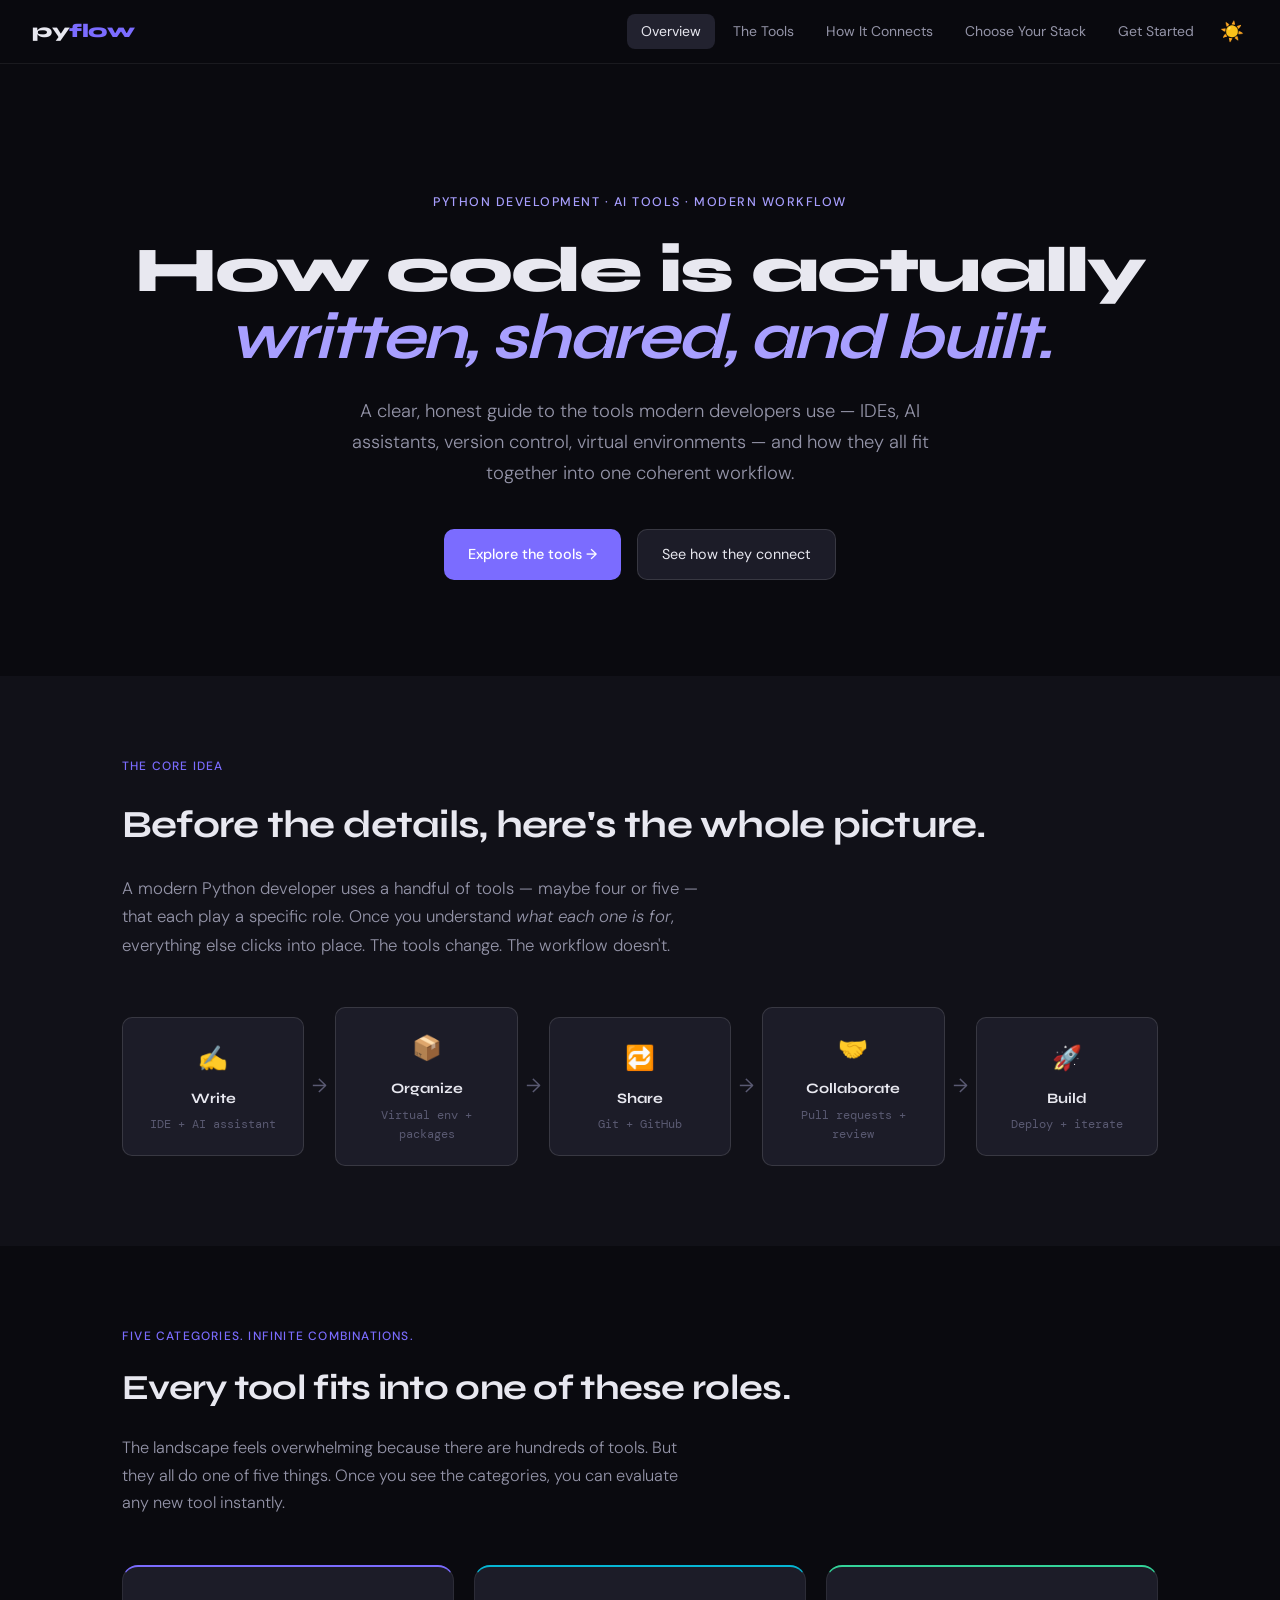
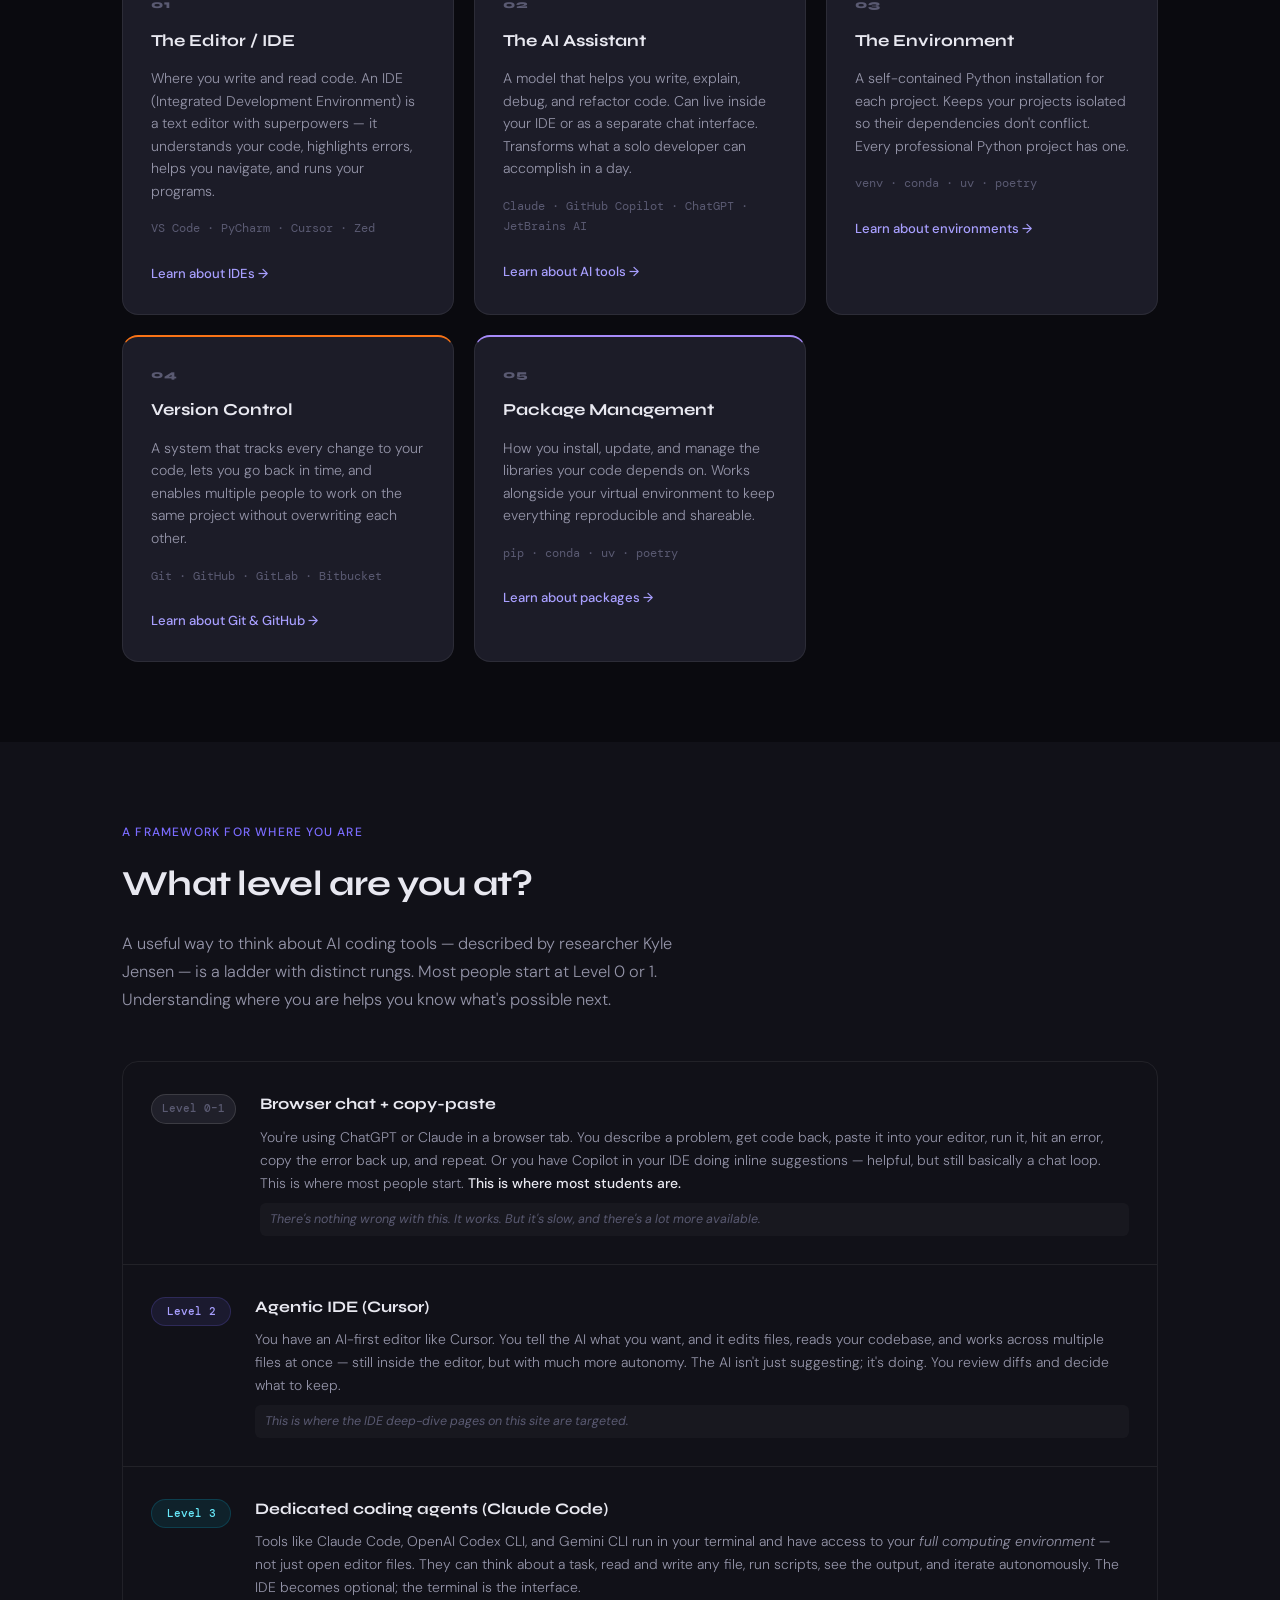
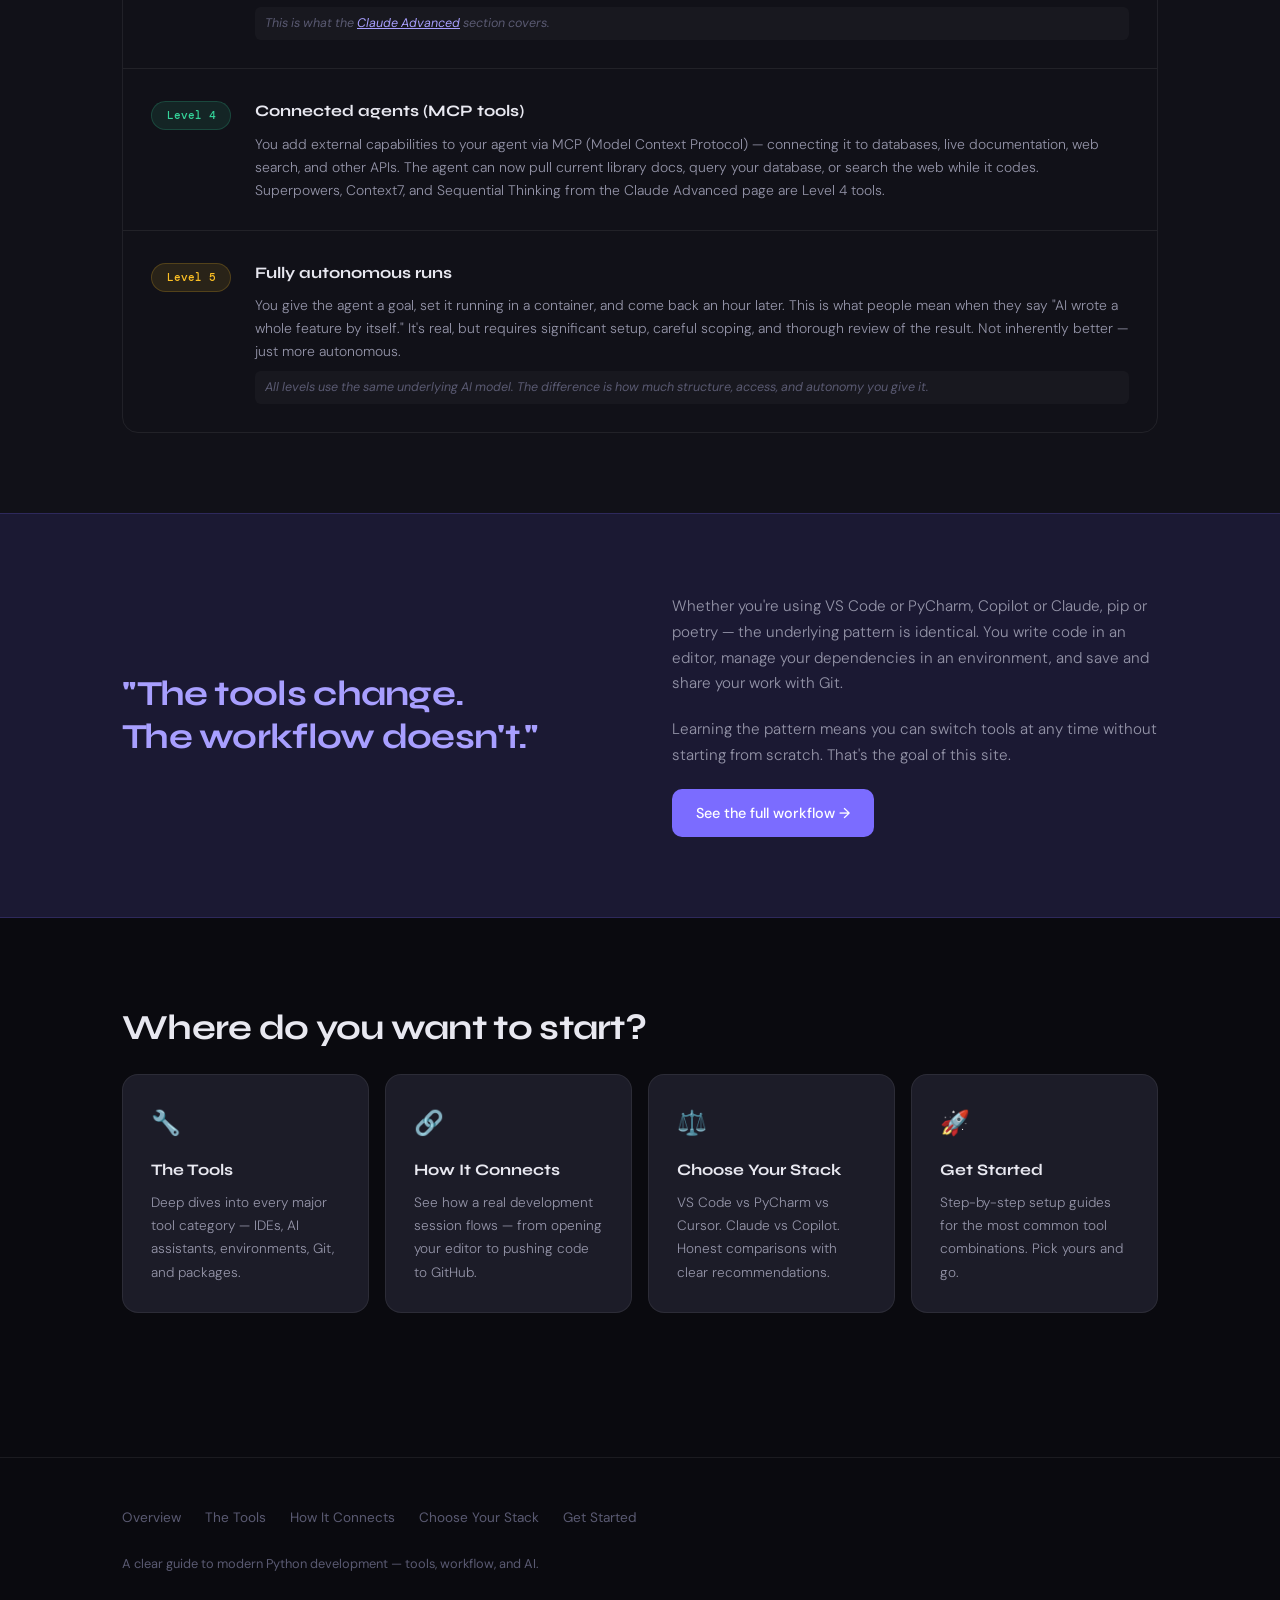
==== commit d065465f: "Update stylesheet link with versioning" ====
--- a/index.html
+++ b/index.html
@@ -6,7 +6,7 @@
 <title>Python & AI — The Modern Workflow</title>
 <link rel="preconnect" href="https://fonts.googleapis.com">
 <link href="https://fonts.googleapis.com/css2?family=Syne:wght@400;500;600;700;800&family=DM+Sans:ital,opsz,wght@0,9..40,300;0,9..40,400;0,9..40,500;1,9..40,300&family=DM+Mono:wght@400;500&display=swap" rel="stylesheet">
-<link rel="stylesheet" href="style.css">
+<link rel="stylesheet" href="style.css?v=2">
 </head>
 <body>
 
--- a/style.css
+++ b/style.css
@@ -1386,3 +1386,133 @@
 @media (max-width: 600px) {
   .tryit-step { flex-direction: column; gap: 0.75rem; }
 }
+
+/* ===========================
+   LIGHT THEME
+   =========================== */
+
+:root[data-theme="light"] {
+  --bg: #fafafa;
+  --bg2: #ffffff;
+  --bg3: #f0f0f5;
+
+  --surface: #ffffff;
+  --surface2: #f3f3f8;
+
+  --text: #1a1a1f;
+  --text2: #44445a;
+  --text3: #77778a;
+
+  --border: rgba(0,0,0,0.08);
+  --border2: rgba(0,0,0,0.15);
+
+  --accent: #5b4bff;
+  --accent2: #7a6fff;
+  --accent-glow: rgba(91,75,255,0.12);
+
+  --good: #059669;
+  --good-bg: rgba(5,150,105,0.08);
+
+  --neutral: #d97706;
+  --neutral-bg: rgba(217,119,6,0.08);
+
+  --bad: #dc2626;
+  --bad-bg: rgba(220,38,38,0.08);
+
+  --ide-color: #5b4bff;
+  --ai-color: #0891b2;
+  --env-color: #059669;
+  --git-color: #ea580c;
+  --pkg-color: #7c3aed;
+}
+
+/* ===========================
+   LIGHT THEME — NAV + MENU FIXES
+   =========================== */
+
+/* Light nav background */
+:root[data-theme="light"] .nav {
+  background: rgba(255,255,255,0.85);
+  border-bottom: 1px solid rgba(0,0,0,0.1);
+  backdrop-filter: blur(16px);
+}
+
+/* Light mode nav links */
+:root[data-theme="light"] .nav-links a {
+  color: var(--text2);
+}
+
+:root[data-theme="light"] .nav-links a:hover {
+  color: var(--text);
+  background: var(--surface2);
+}
+
+:root[data-theme="light"] .nav-links a.active {
+  background: var(--surface2);
+  color: var(--text);
+}
+
+/* Light mode mobile nav */
+:root[data-theme="light"] .mobile-nav {
+  background: var(--bg2);
+  border-bottom: 1px solid rgba(0,0,0,0.1);
+}
+
+:root[data-theme="light"] .mobile-nav a {
+  color: var(--text2);
+}
+
+:root[data-theme="light"] .mobile-nav a:hover {
+  background: var(--surface2);
+  color: var(--text);
+}
+
+/* ===========================
+   THEME TOGGLE BUTTON FIX
+   =========================== */
+
+.theme-toggle {
+  background: none;
+  border: none;
+  color: var(--text2);
+  font-size: 1.2rem;
+  cursor: pointer;
+  padding: 4px;
+  margin-left: 0.5rem;
+  transition: color 0.15s;
+}
+
+.theme-toggle:hover {
+  color: var(--text);
+}
+
+/* ===========================
+   ALIGNMENT FIX
+   =========================== */
+
+.nav {
+  display: flex;
+  align-items: center;
+  justify-content: space-between;
+}
+
+.nav-links {
+  display: flex;
+  gap: 0.25rem;
+}
+
+.nav-mobile-toggle {
+  margin-left: 0.5rem;
+}
+
+/* Keep menu items aligned left within the right side of the nav */
+.nav-right {
+  display: flex;
+  align-items: center;
+  gap: 0.75rem;
+}
+
+/* Make sure nav-links never center themselves */
+.nav-links {
+  margin-left: auto;
+}
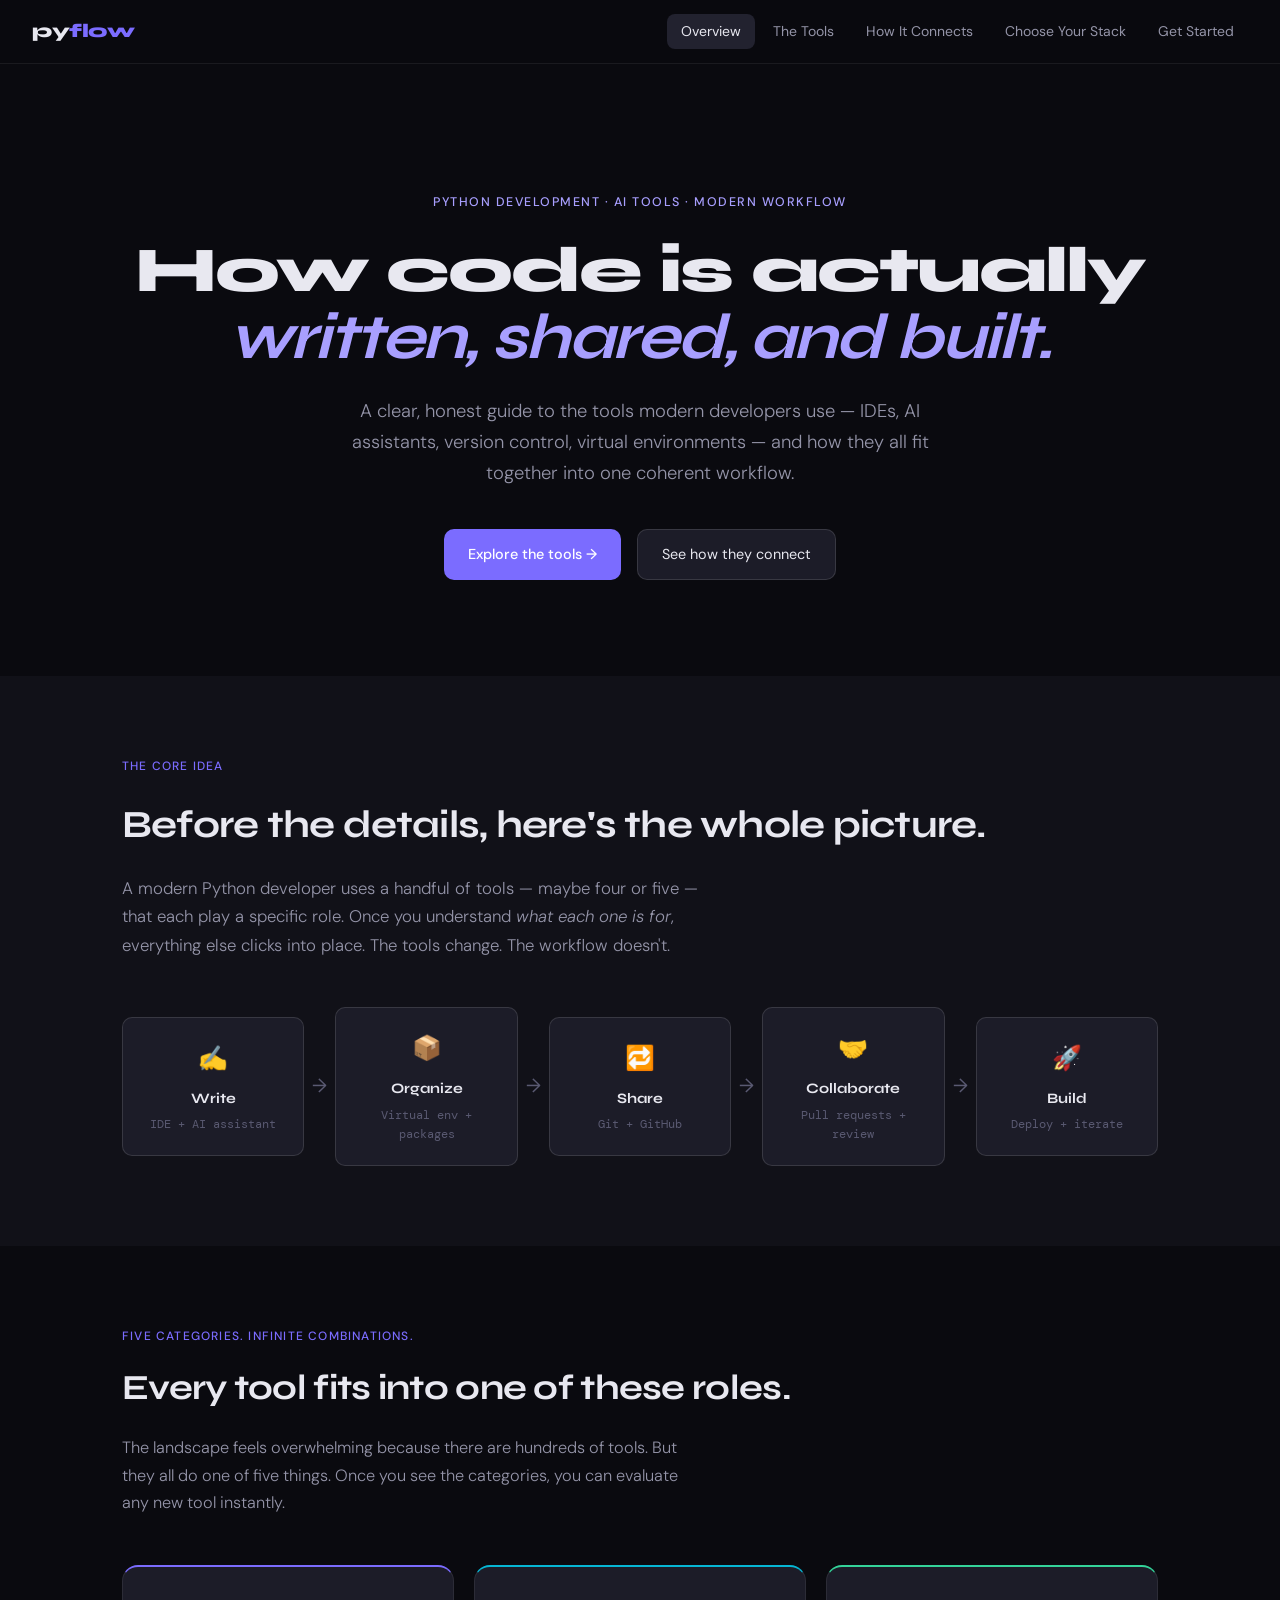
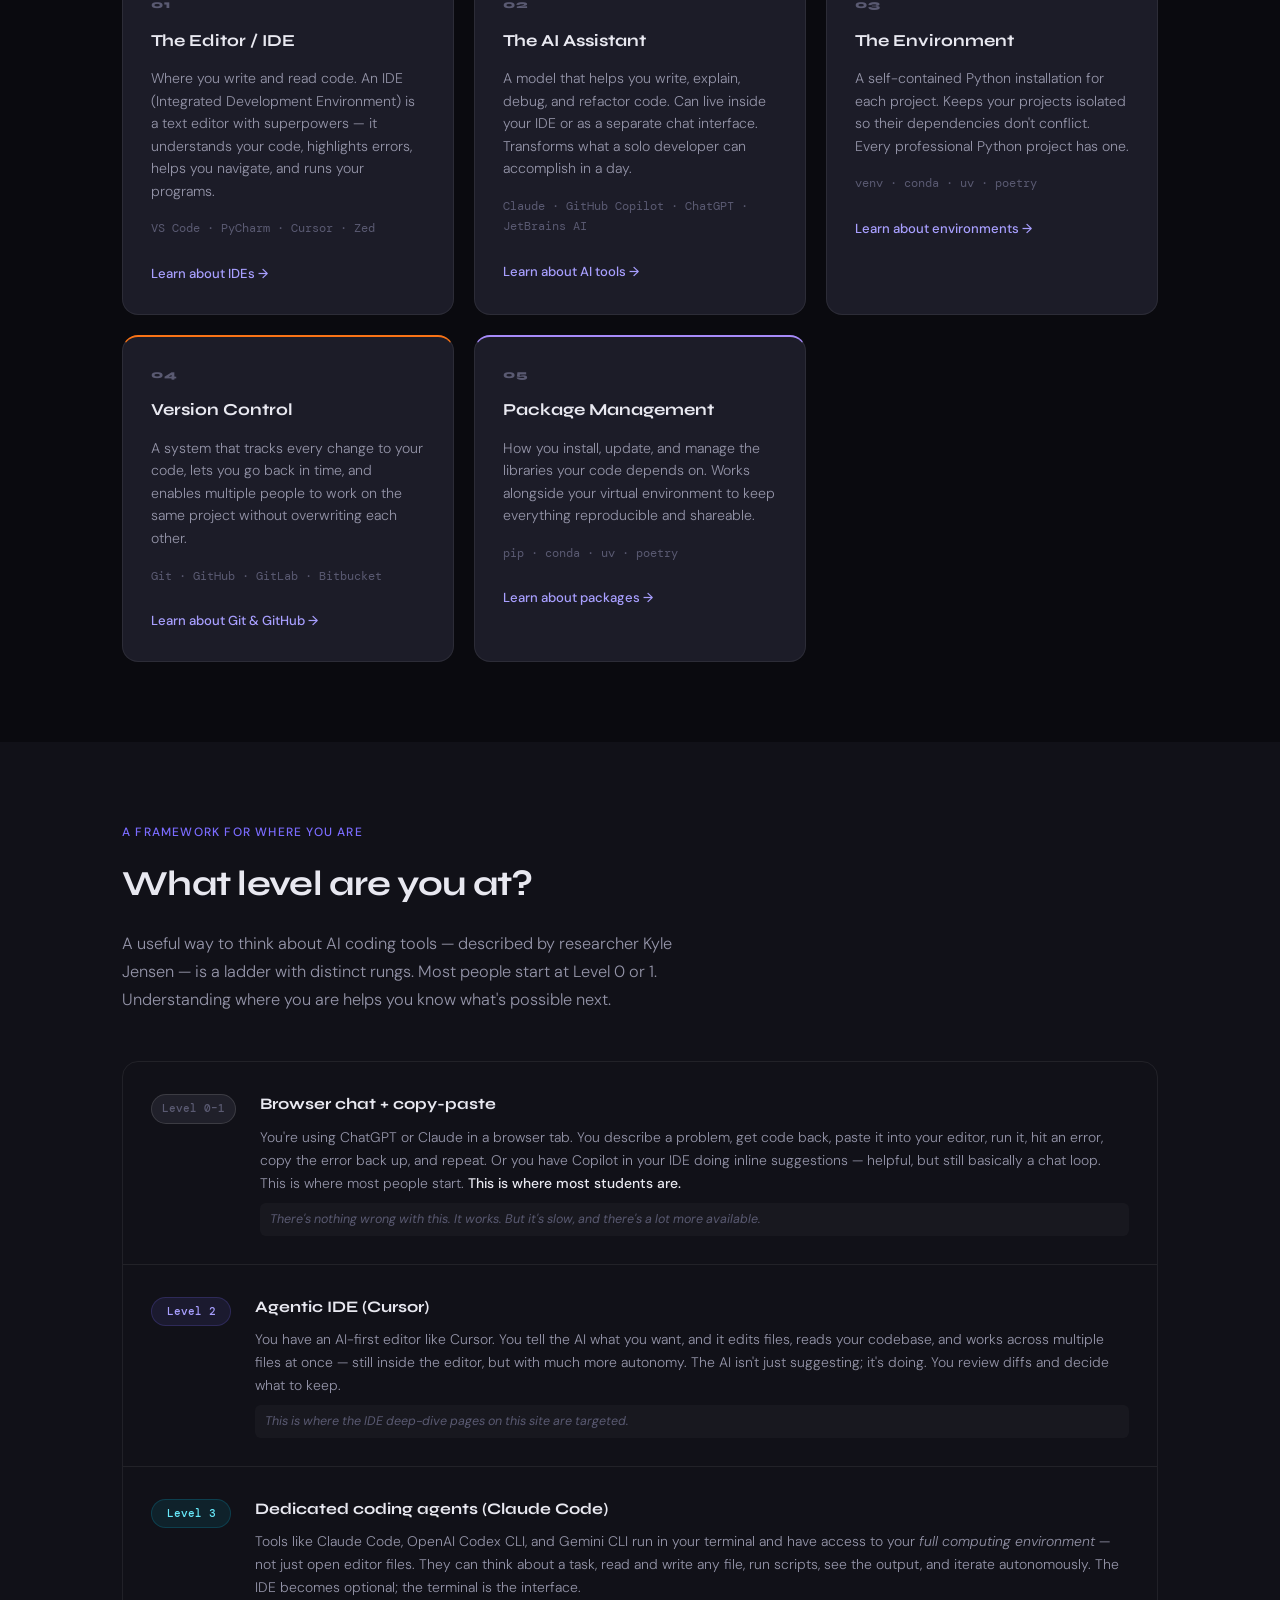
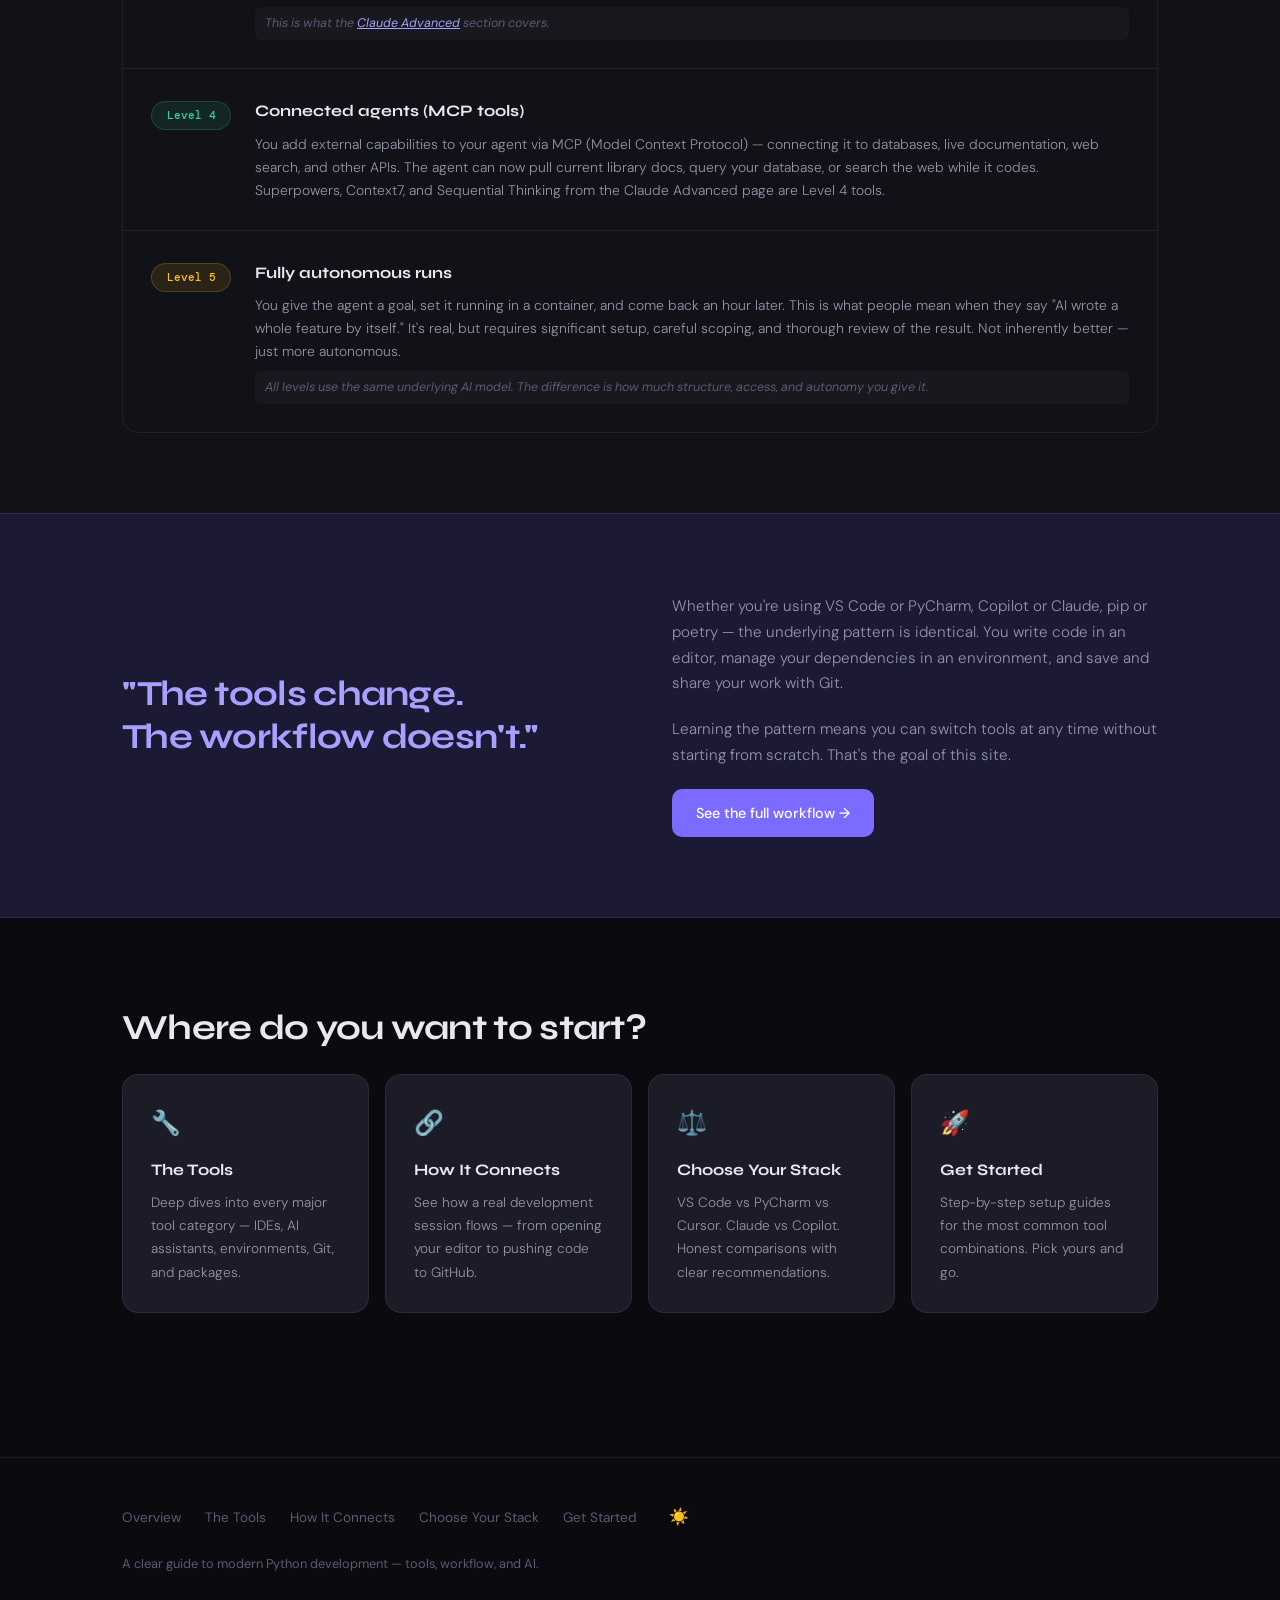
==== commit fd734aeb: "Moved theme toggle and mobile nav buttons to the footer" ====
--- a/index.html
+++ b/index.html
@@ -6,7 +6,7 @@
 <title>Python & AI — The Modern Workflow</title>
 <link rel="preconnect" href="https://fonts.googleapis.com">
 <link href="https://fonts.googleapis.com/css2?family=Syne:wght@400;500;600;700;800&family=DM+Sans:ital,opsz,wght@0,9..40,300;0,9..40,400;0,9..40,500;1,9..40,300&family=DM+Mono:wght@400;500&display=swap" rel="stylesheet">
-<link rel="stylesheet" href="style.css?v=2">
+<link rel="stylesheet" href="style.css?v=4">
 </head>
 <body>
 
@@ -19,9 +19,6 @@
     <a href="stacks.html">Choose Your Stack</a>
     <a href="start.html">Get Started</a>
   </div>
-  <!-- 🌗 THEME TOGGLE BUTTON -->
-  <button id="themeToggle" class="theme-toggle">☀️</button>
-  <button class="nav-mobile-toggle" onclick="toggleMobileNav()">☰</button>
 </nav>
 
 <div class="mobile-nav" id="mobileNav">
@@ -250,11 +247,14 @@
       <a href="workflow.html">How It Connects</a>
       <a href="stacks.html">Choose Your Stack</a>
       <a href="start.html">Get Started</a>
+      <!-- 🌗 THEME TOGGLE BUTTON -->
+      <button id="themeToggle" class="theme-toggle">☀️</button>
+      <button class="nav-mobile-toggle" onclick="toggleMobileNav()">☰</button>
     </div>
     <p class="footer-note">A clear guide to modern Python development — tools, workflow, and AI.</p>
   </div>
 </footer>
 
-<script src="main.js"></script>
+<script src="main.js?v=2"></script>
 </body>
 </html>
--- a/style.css
+++ b/style.css
@@ -1516,3 +1516,10 @@
 .nav-links {
   margin-left: auto;
 }
+
+.footer-nav .theme-toggle {
+  font-size: 1rem;          /* match your link size */
+  line-height: 1;           /* prevents emoji sag */
+  vertical-align: middle;   /* aligns with text baseline */
+  padding: 0;               /* optional: keeps height tight */
+}
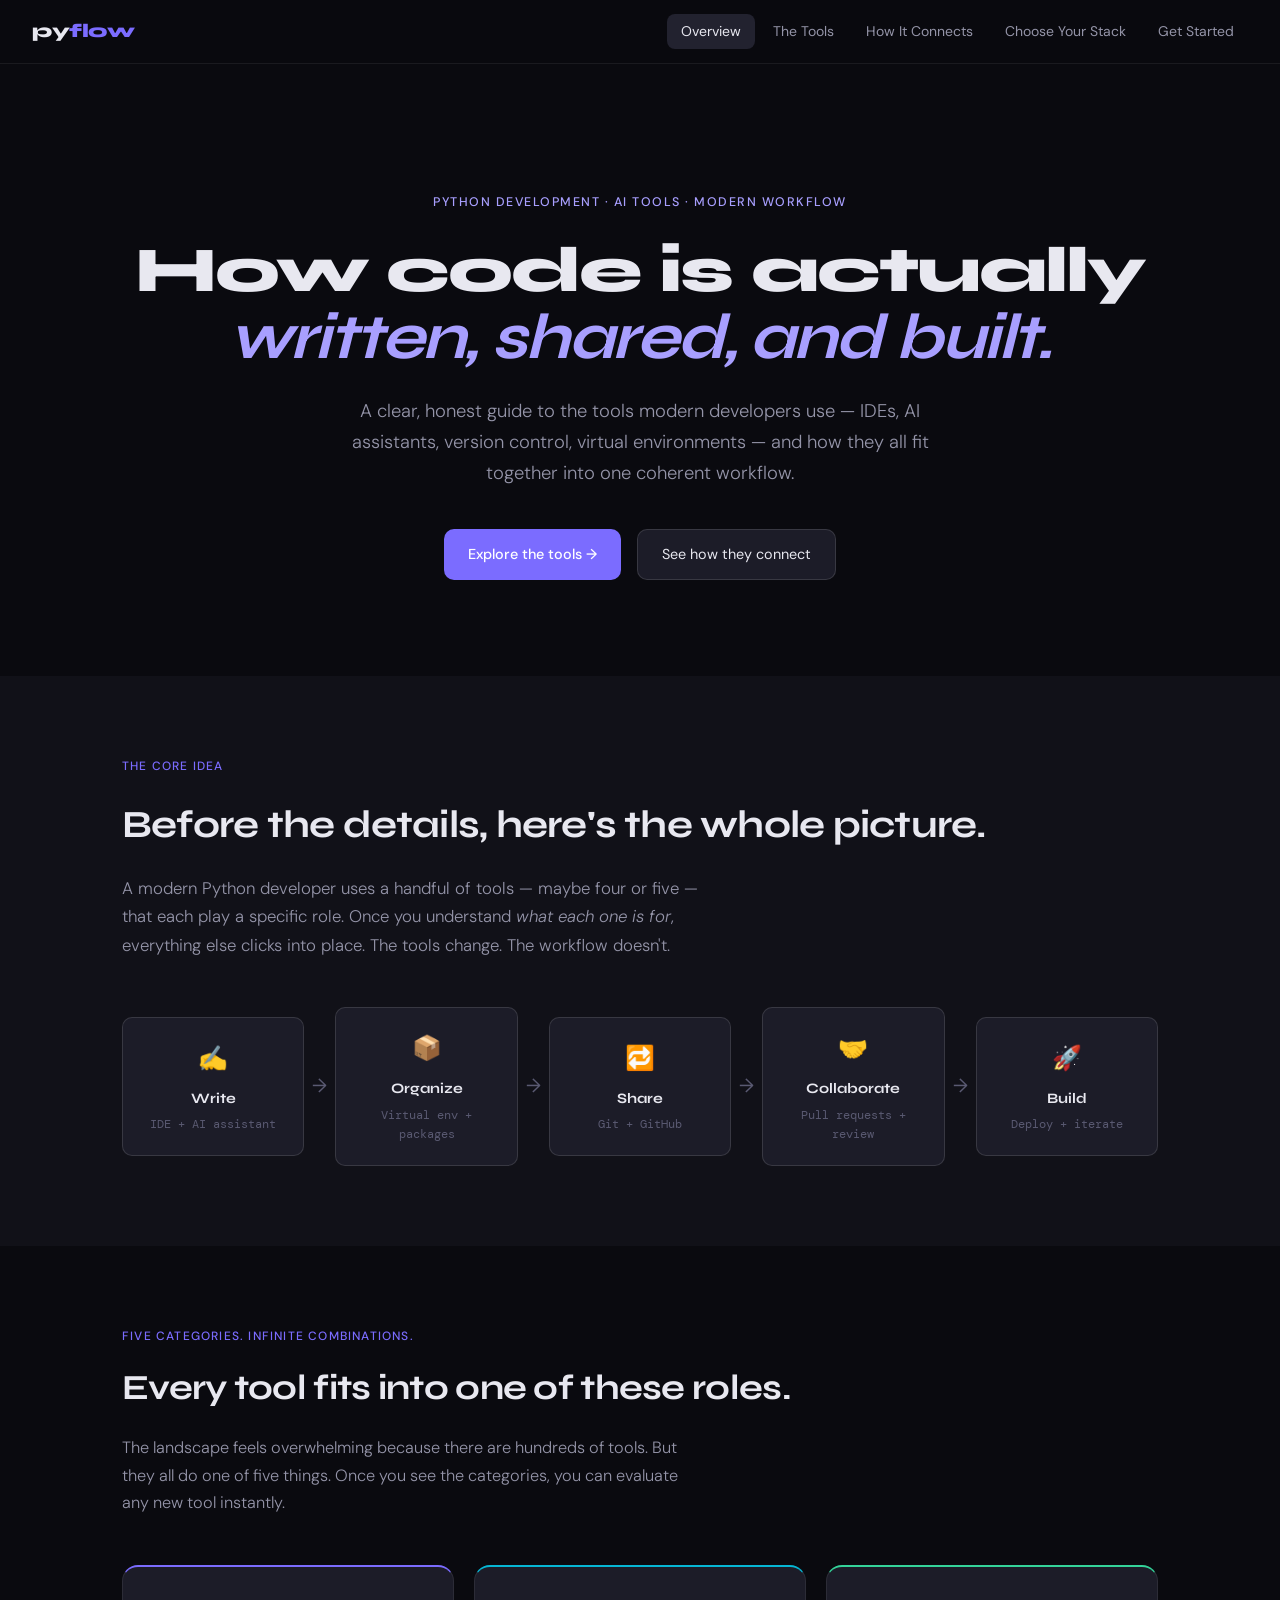
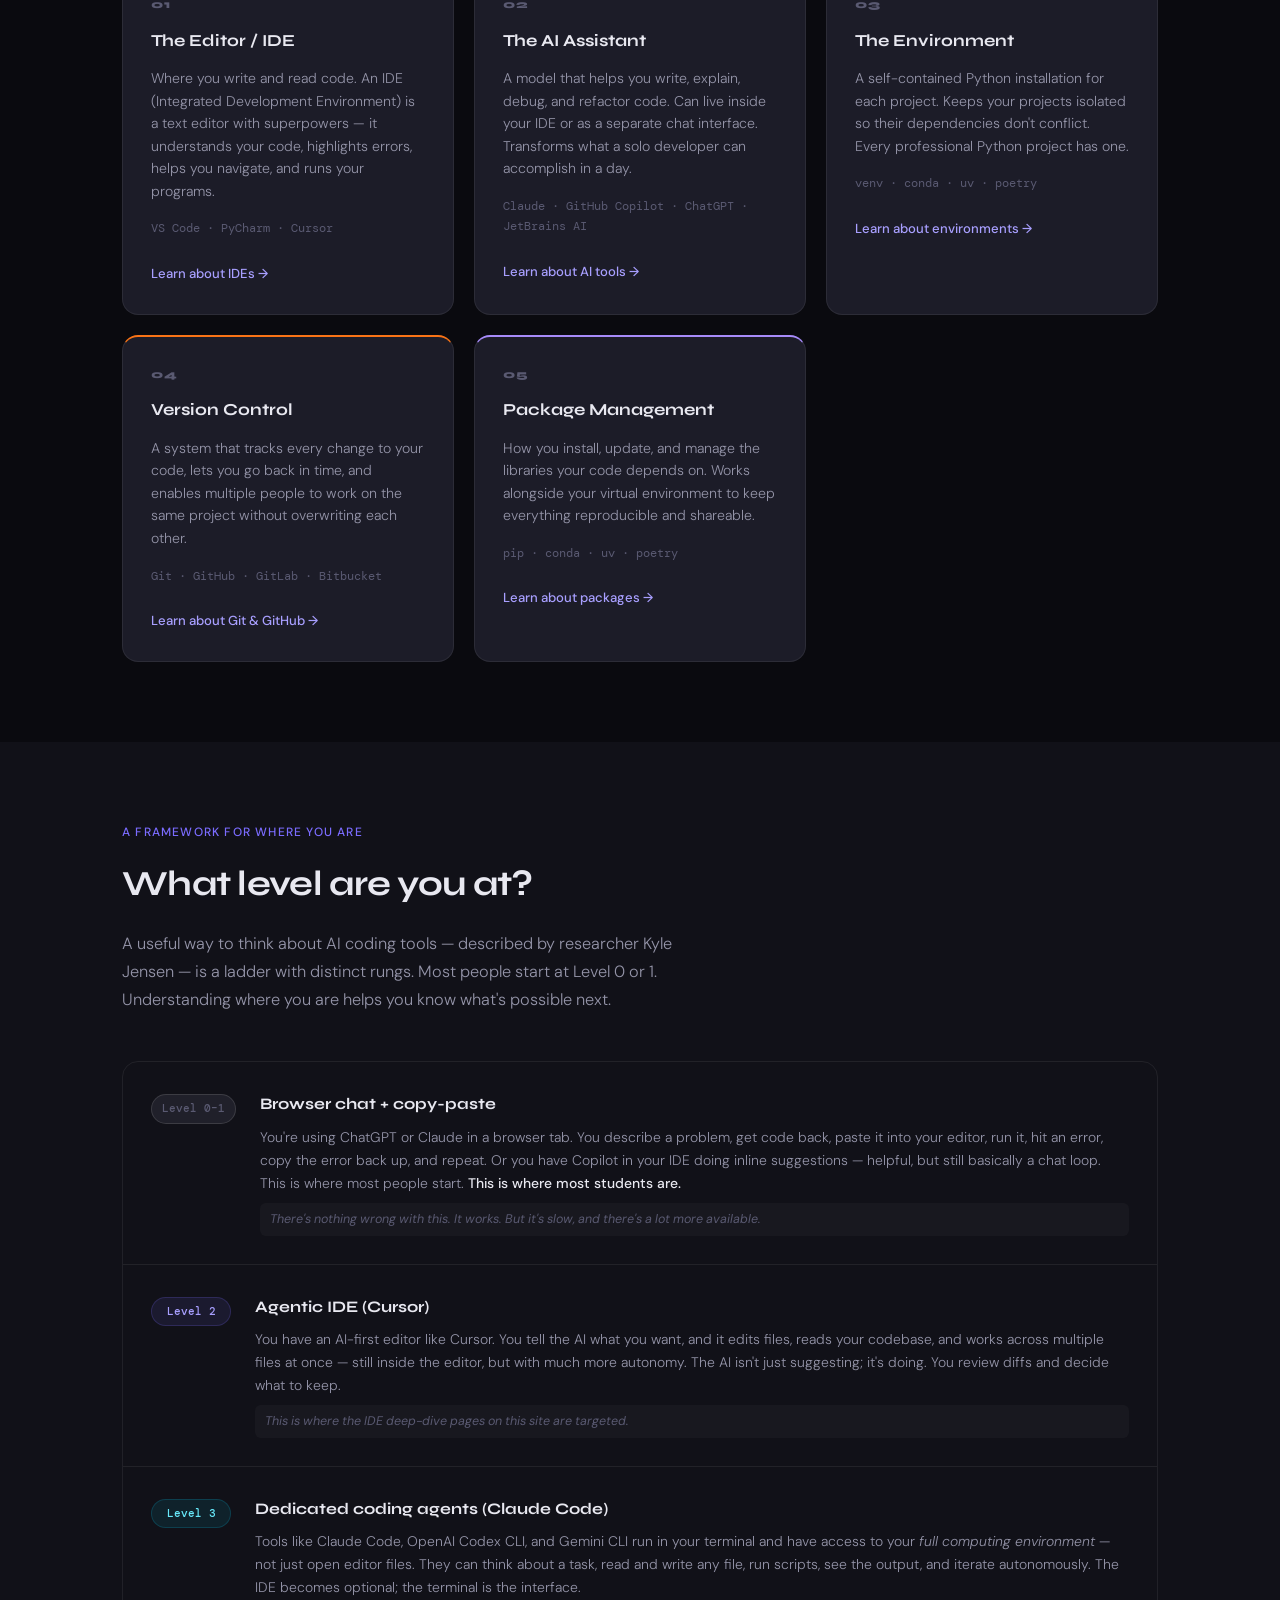
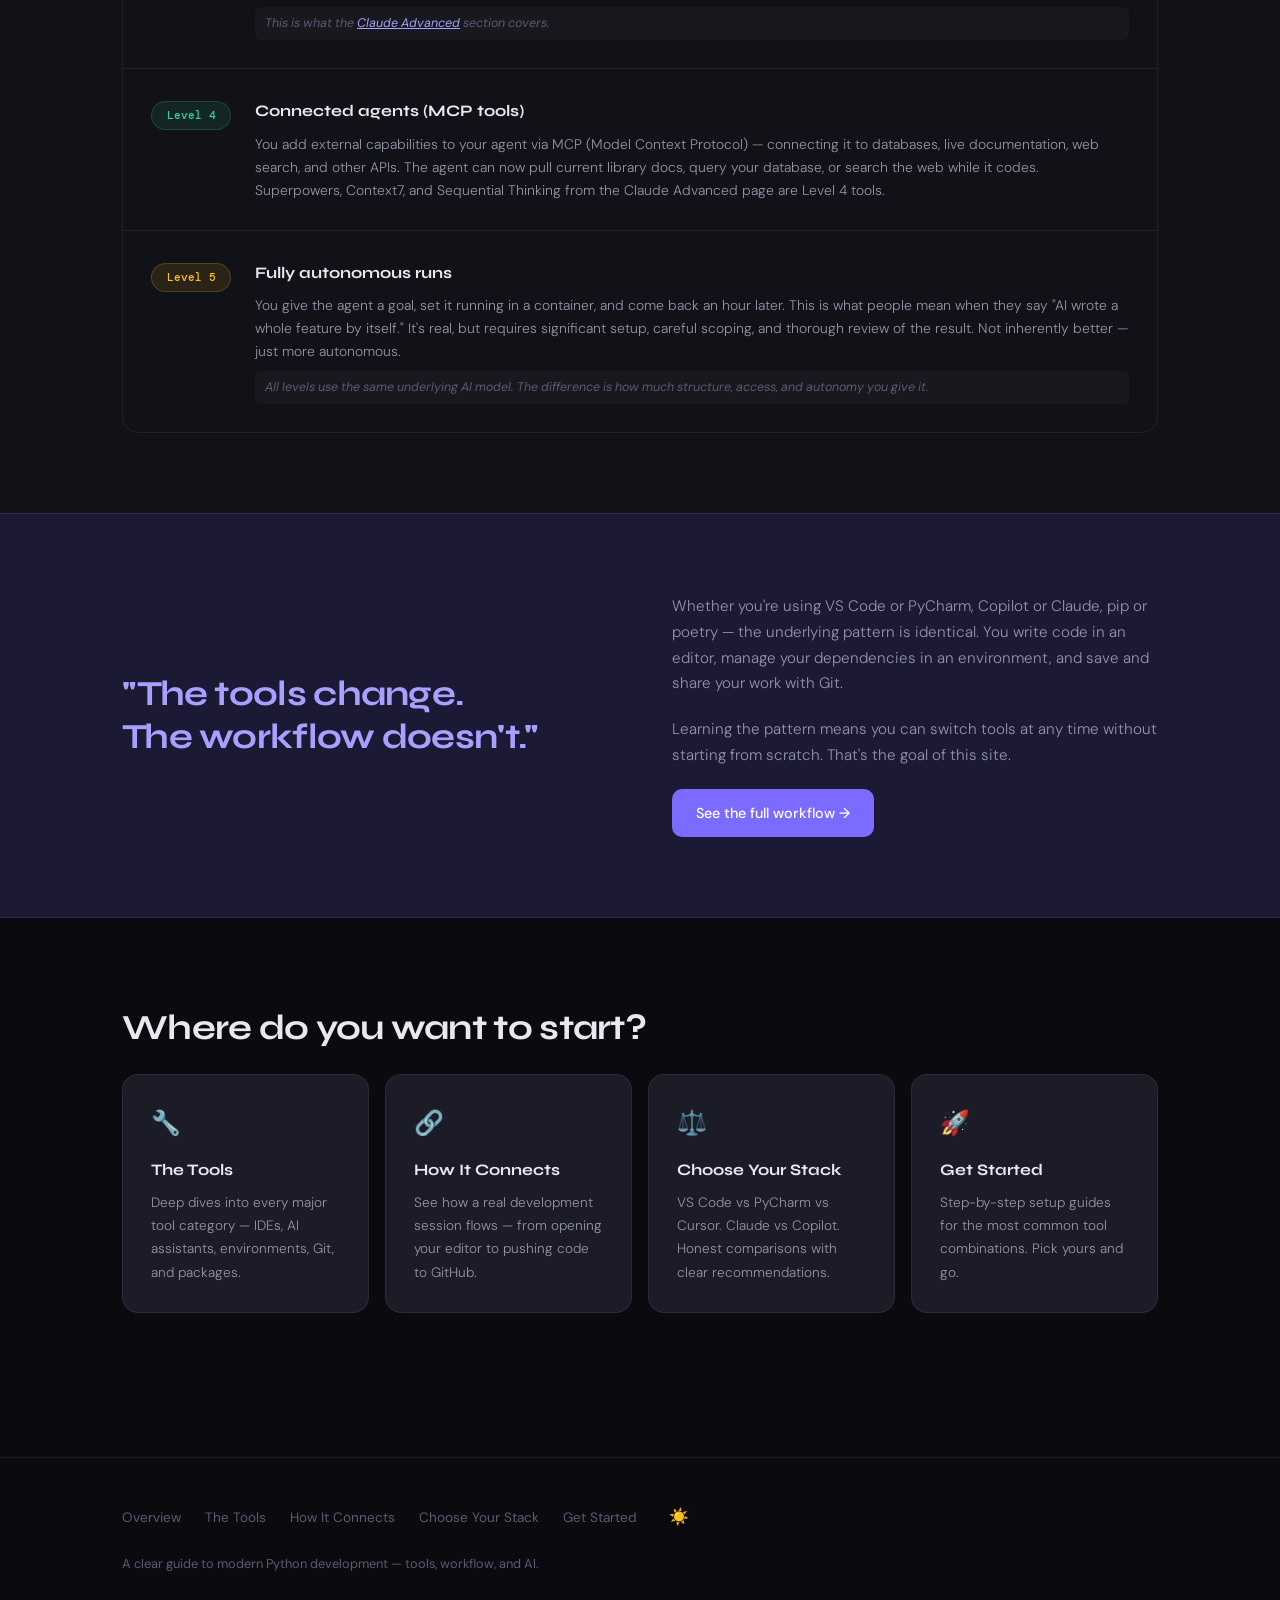
==== commit 618531e6: "Properly removed Zed from website" ====
--- a/index.html
+++ b/index.html
@@ -96,7 +96,7 @@
         <div class="cat-num">01</div>
         <h3>The Editor / IDE</h3>
         <p>Where you write and read code. An IDE (Integrated Development Environment) is a text editor with superpowers — it understands your code, highlights errors, helps you navigate, and runs your programs.</p>
-        <div class="cat-examples">VS Code · PyCharm · Cursor · Zed</div>
+        <div class="cat-examples">VS Code · PyCharm · Cursor</div>
         <a href="tools.html#ides" class="cat-link">Learn about IDEs →</a>
       </div>
 
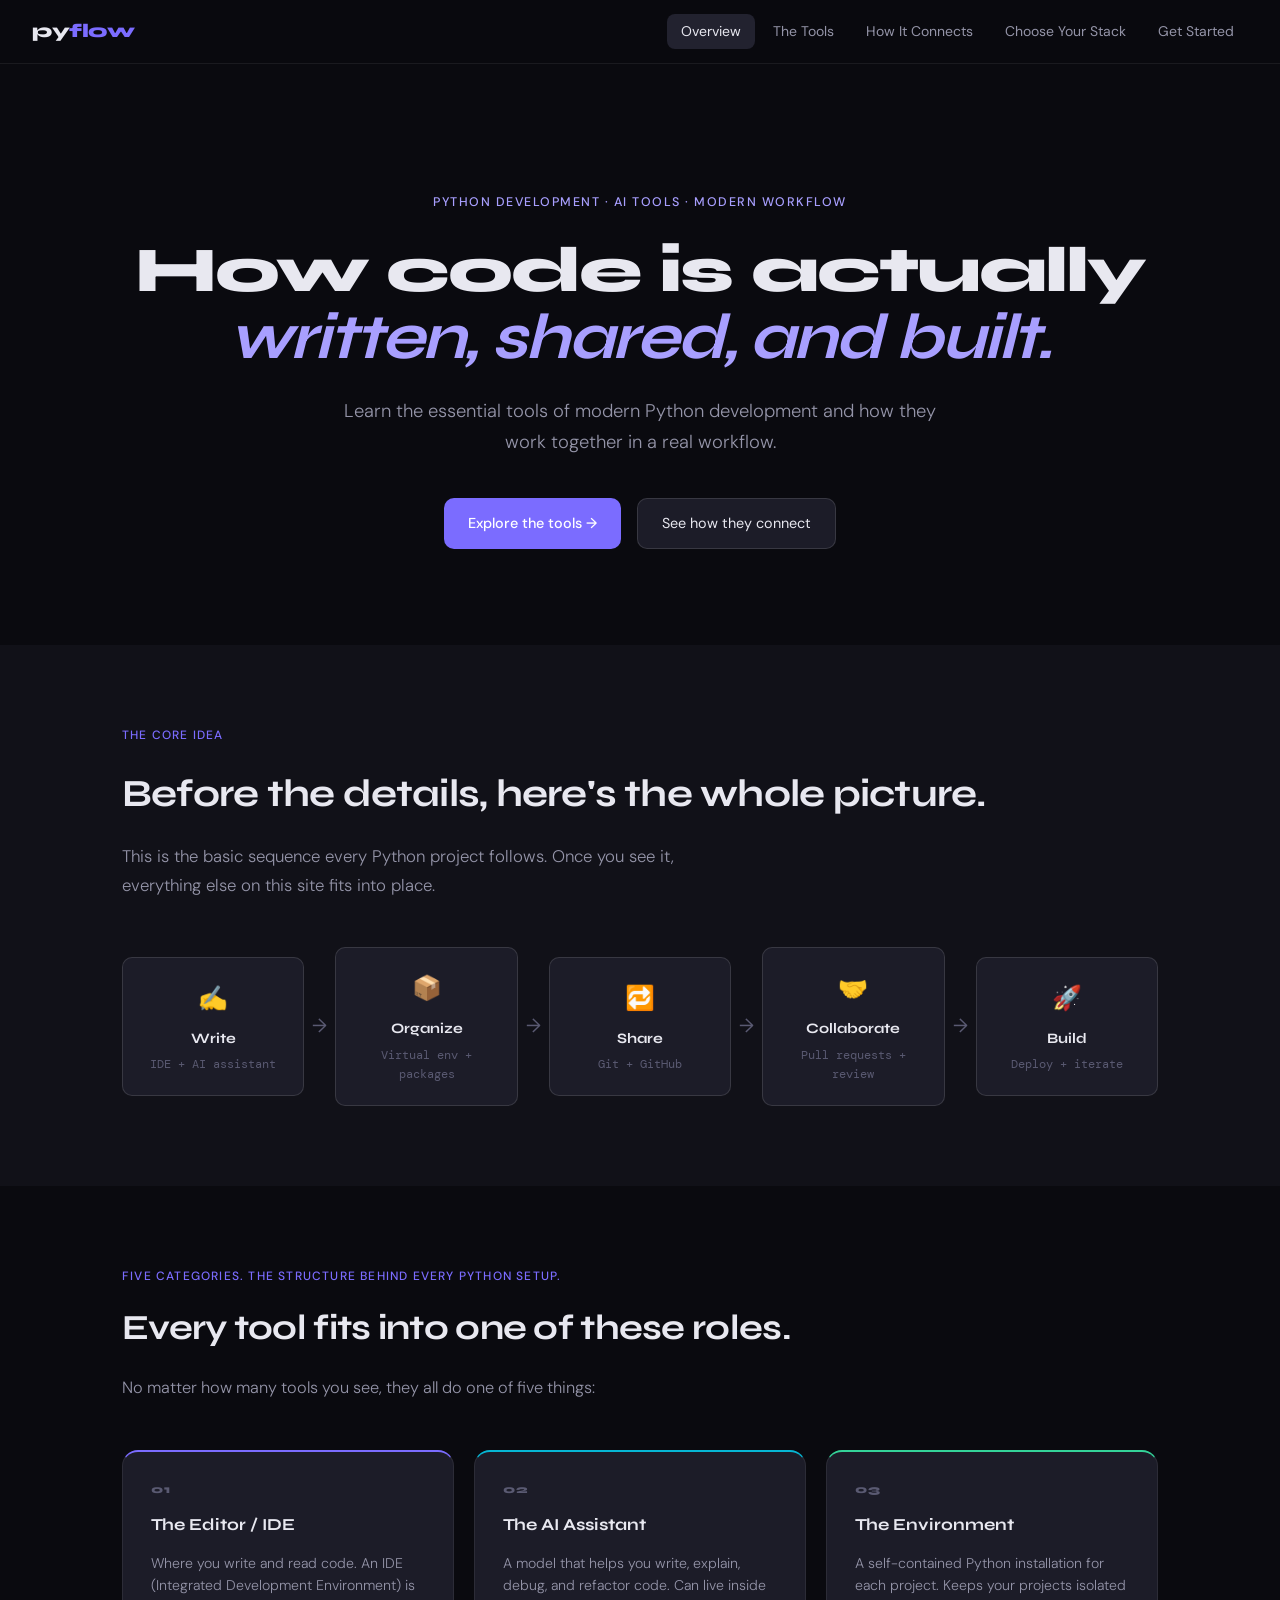
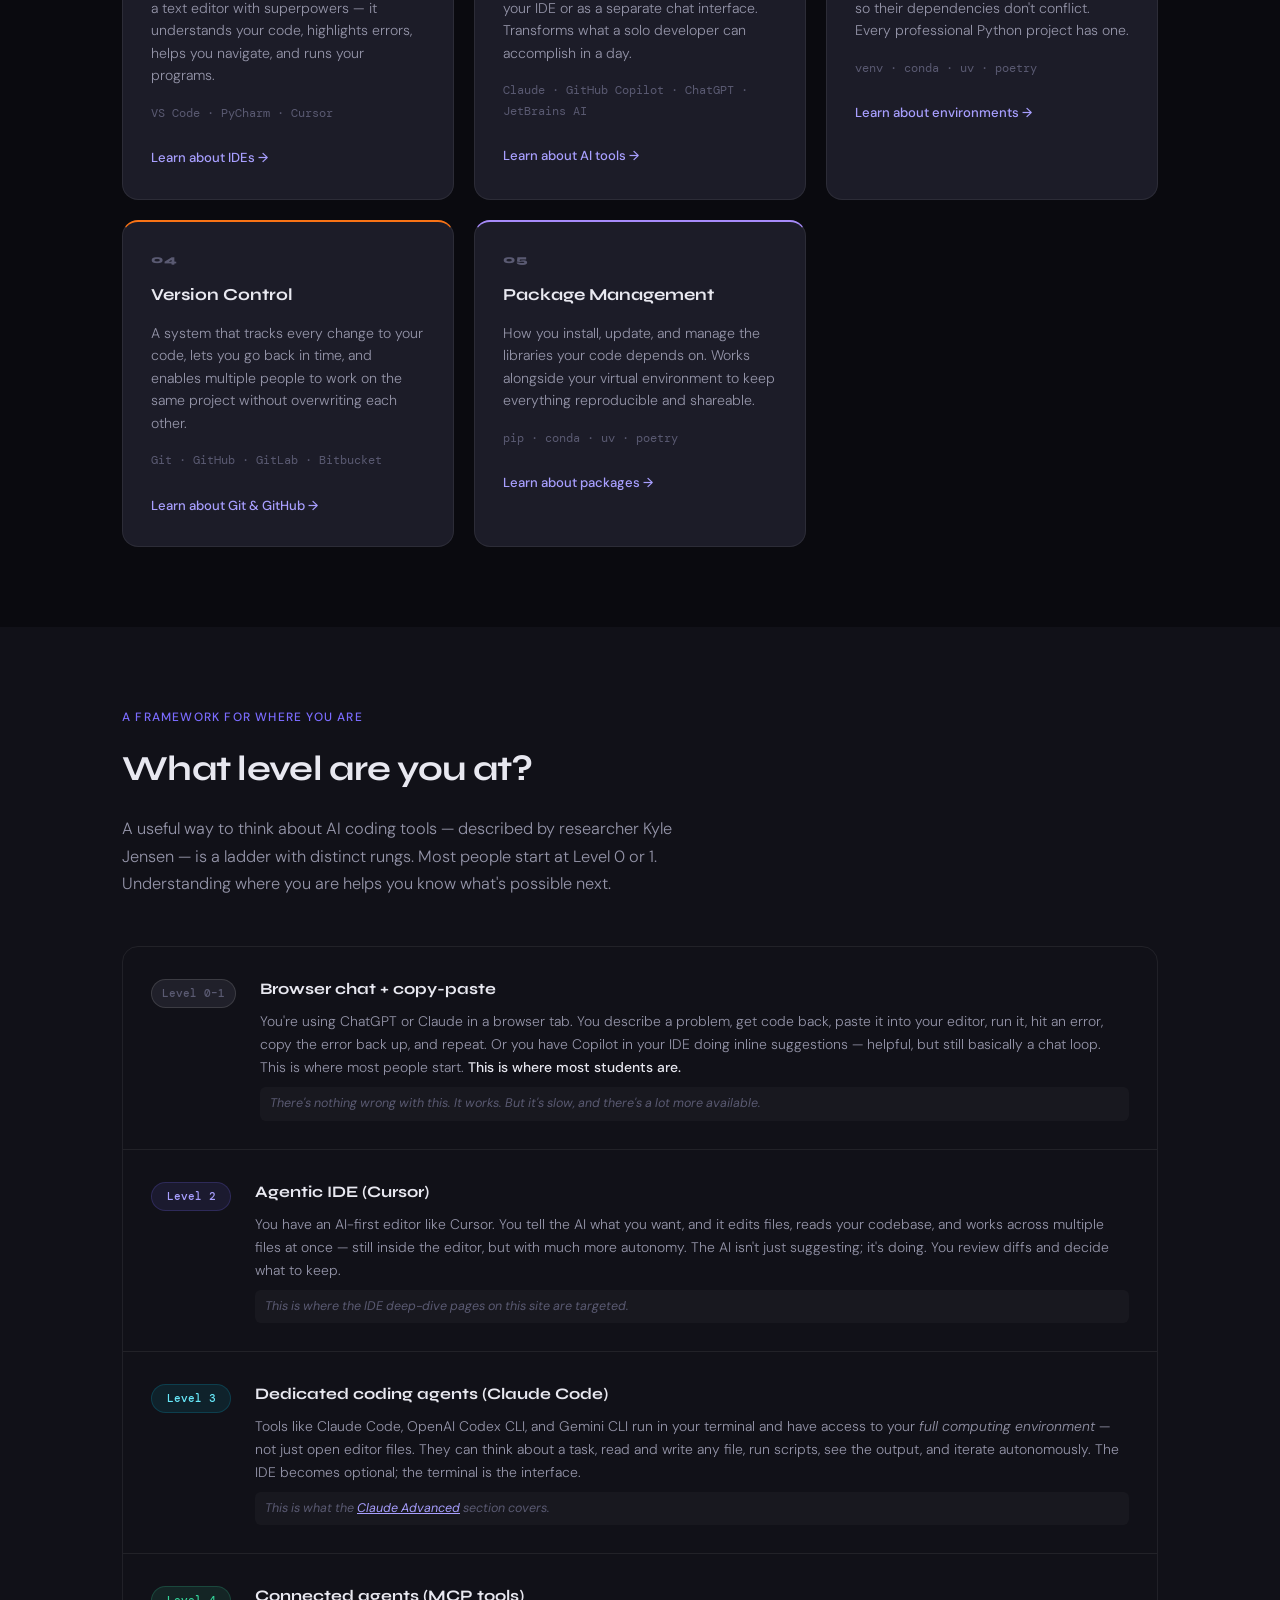
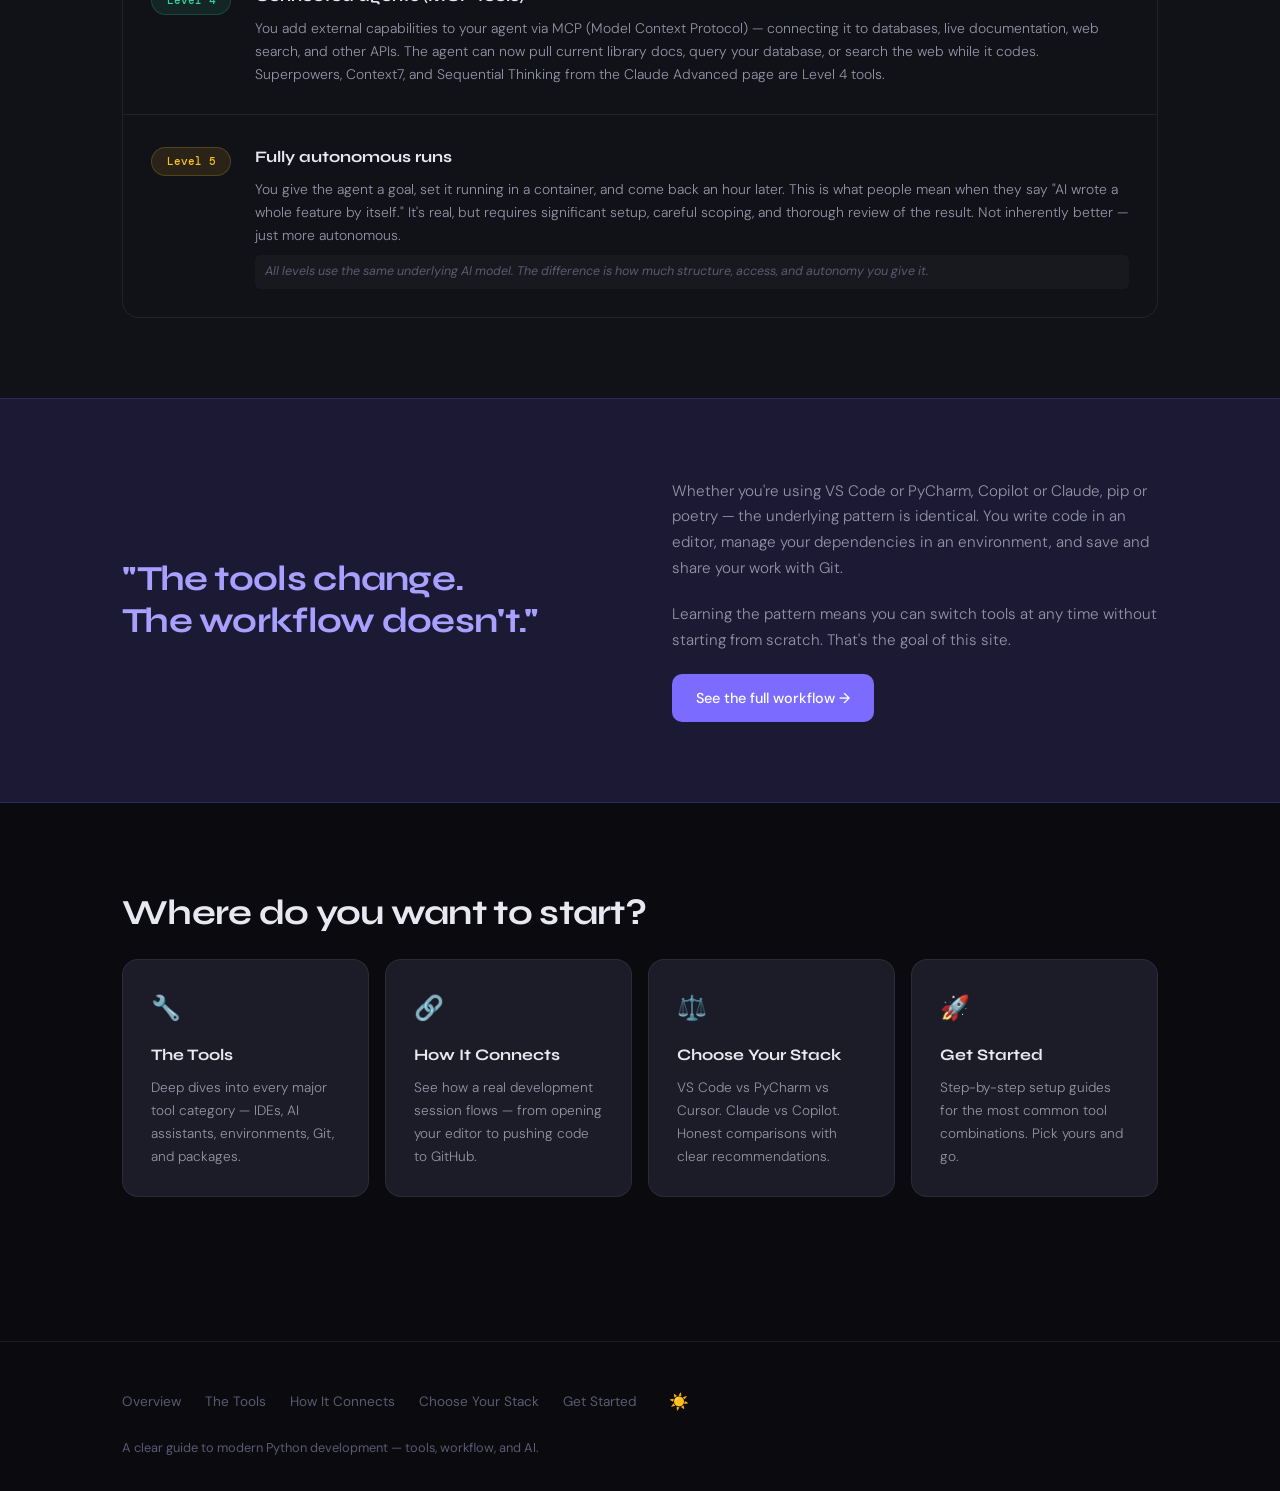
==== commit 247a8a8b: "Simplified landing page" ====
--- a/index.html
+++ b/index.html
@@ -36,7 +36,7 @@
 <section class="hero">
   <div class="hero-eyebrow">Python Development · AI Tools · Modern Workflow</div>
   <h1 class="hero-title">How code is actually<br><em>written, shared, and built.</em></h1>
-  <p class="hero-sub">A clear, honest guide to the tools modern developers use — IDEs, AI assistants, version control, virtual environments — and how they all fit together into one coherent workflow.</p>
+  <p class="hero-sub">Learn the essential tools of modern Python development and how they work together in a real workflow.</p>
   <div class="hero-ctas">
     <a href="tools.html" class="btn-primary">Explore the tools →</a>
     <a href="workflow.html" class="btn-ghost">See how they connect</a>
@@ -48,7 +48,7 @@
   <div class="container">
     <div class="mm-label">The core idea</div>
     <h2 class="mm-headline">Before the details, here's the whole picture.</h2>
-    <p class="mm-body">A modern Python developer uses a handful of tools — maybe four or five — that each play a specific role. Once you understand <em>what each one is for</em>, everything else clicks into place. The tools change. The workflow doesn't.</p>
+    <p class="mm-body">This is the basic sequence every Python project follows. Once you see it, everything else on this site fits into place.</p>
     <div class="workflow-strip">
       <div class="ws-step">
         <div class="ws-icon">✍</div>
@@ -86,9 +86,9 @@
 <!-- Five categories -->
 <section class="categories">
   <div class="container">
-    <div class="section-label">Five categories. Infinite combinations.</div>
+    <div class="section-label">Five categories. The structure behind every Python setup.</div>
     <h2 class="section-title">Every tool fits into one of these roles.</h2>
-    <p class="section-intro">The landscape feels overwhelming because there are hundreds of tools. But they all do one of five things. Once you see the categories, you can evaluate any new tool instantly.</p>
+    <p class="section-intro">No matter how many tools you see, they all do one of five things:</p>
 
     <div class="cat-grid">
 
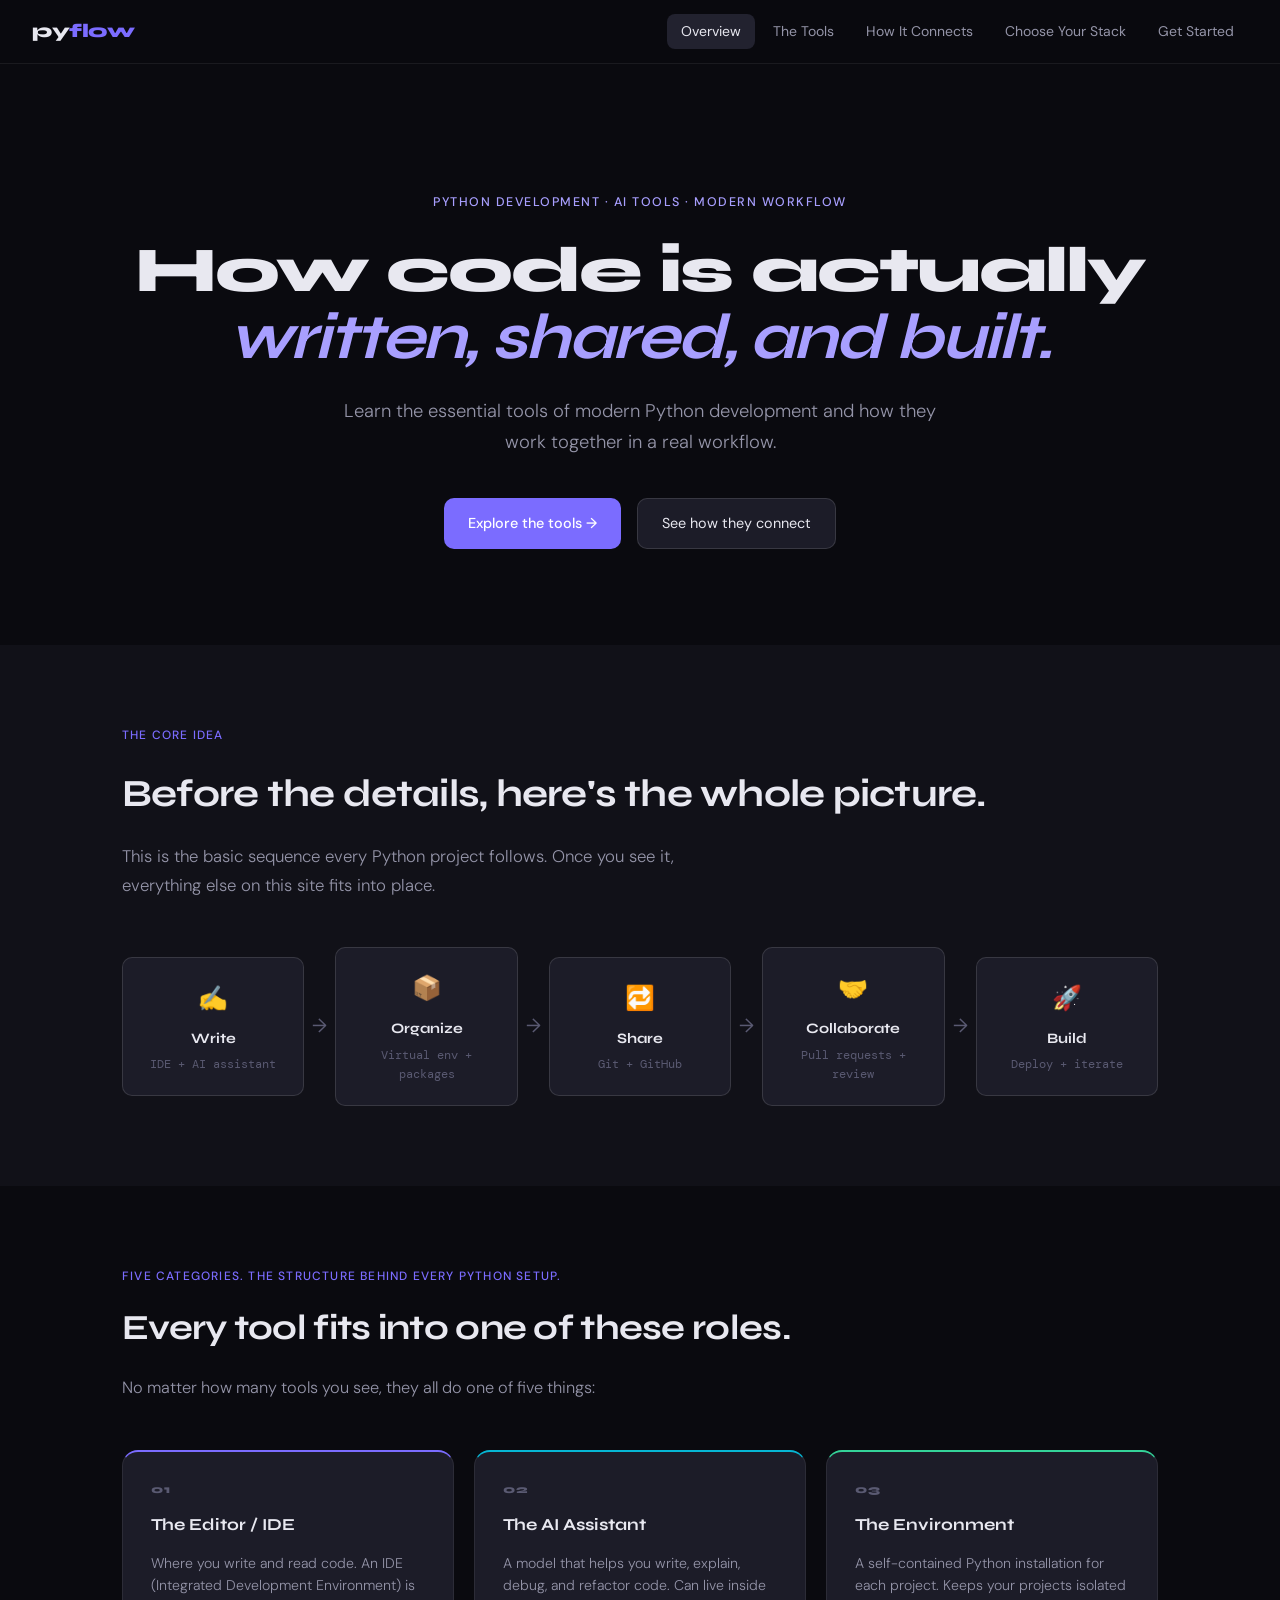
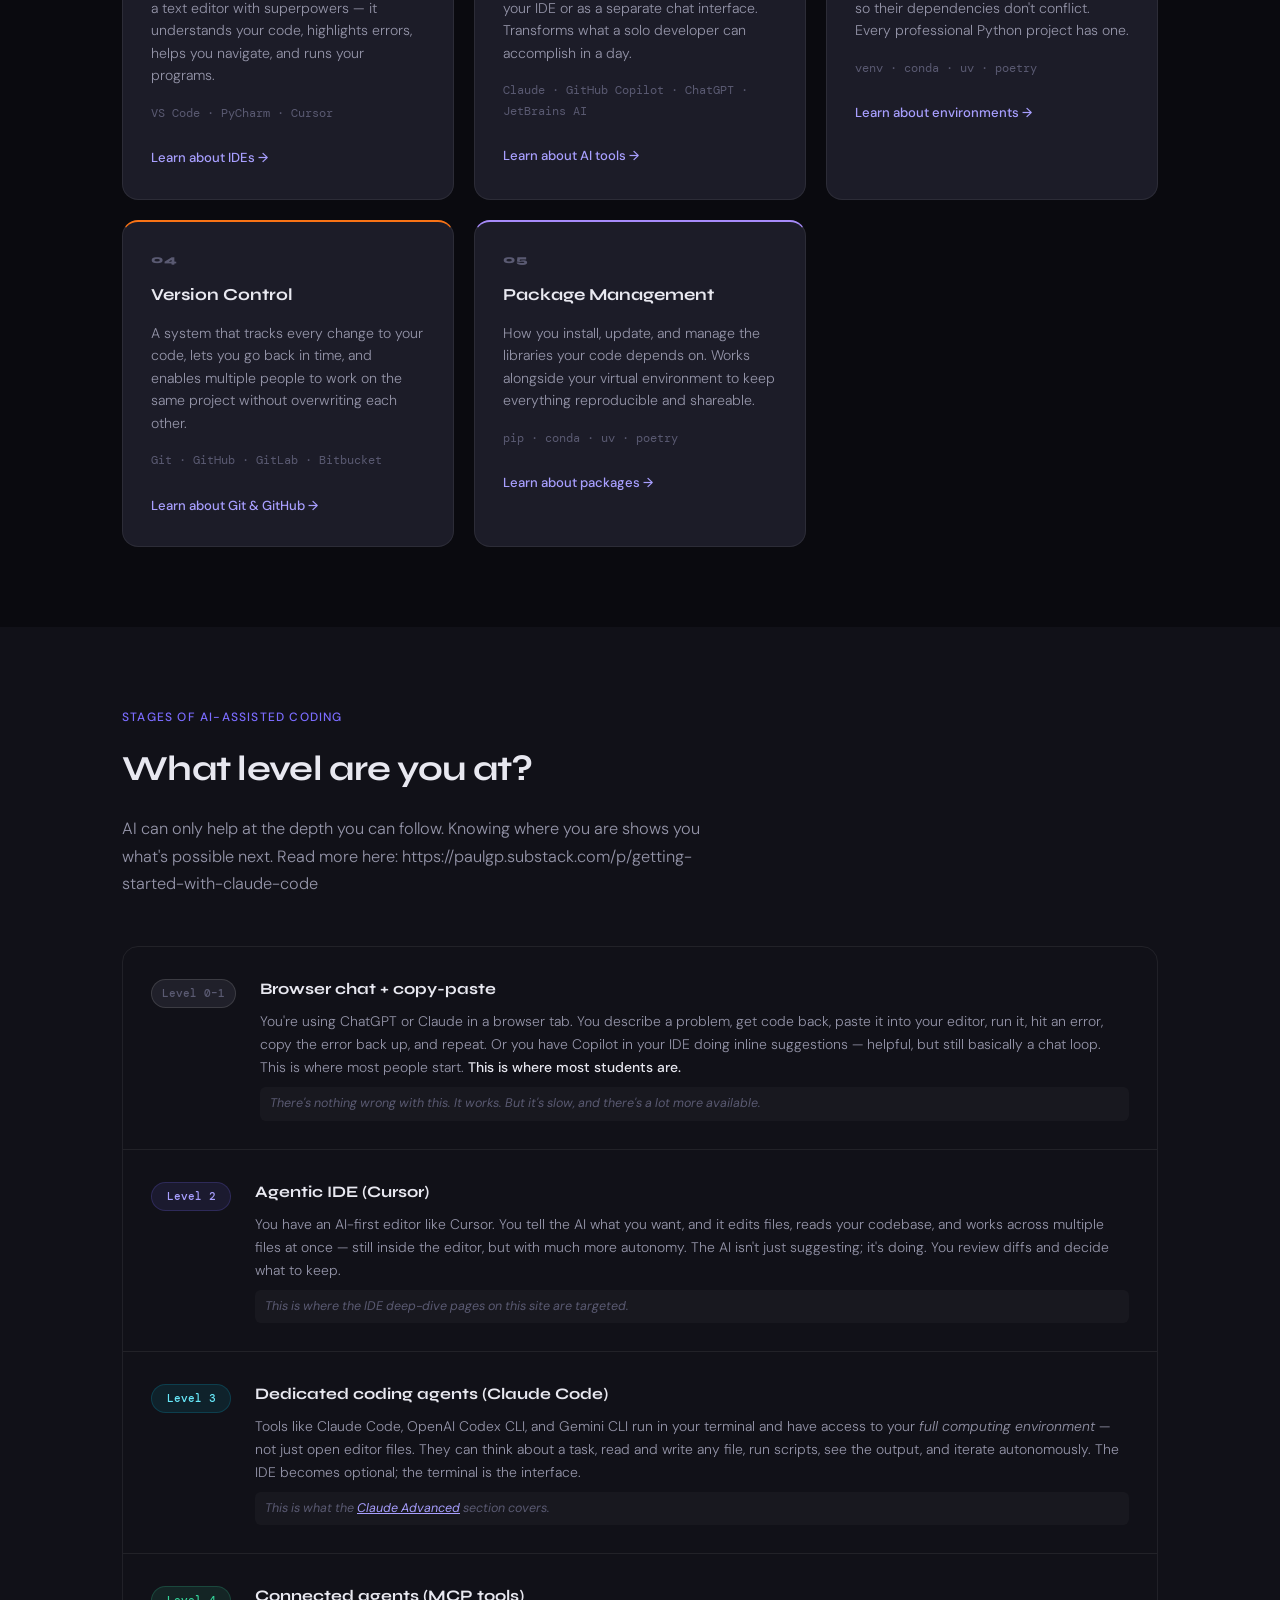
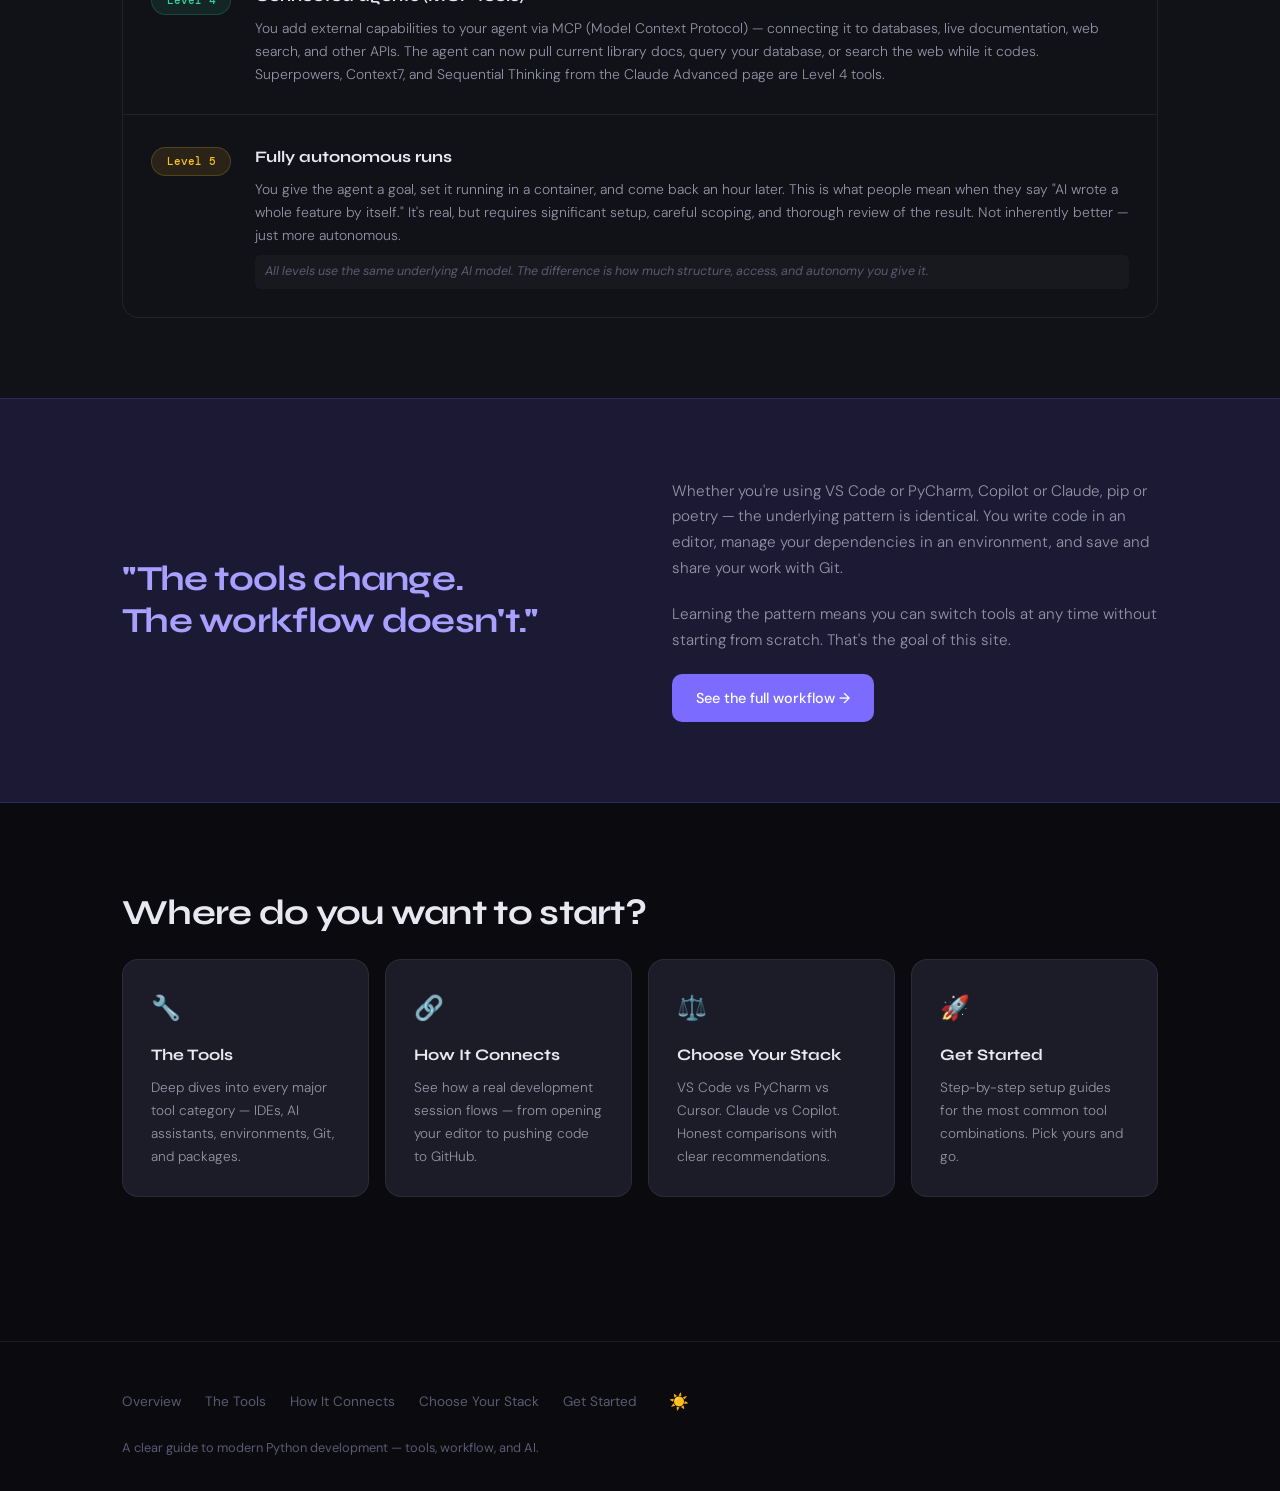
==== commit 5724f198: "more small explanation changes" ====
--- a/index.html
+++ b/index.html
@@ -139,9 +139,9 @@
 <!-- Levels framework -->
 <section class="levels-section">
   <div class="container">
-    <div class="section-label">A framework for where you are</div>
+    <div class="section-label">Stages of AI-Assisted Coding</div>
     <h2 class="section-title">What level are you at?</h2>
-    <p class="section-intro">A useful way to think about AI coding tools — described by researcher Kyle Jensen — is a ladder with distinct rungs. Most people start at Level 0 or 1. Understanding where you are helps you know what's possible next.</p>
+    <p class="section-intro">AI can only help at the depth you can follow. Knowing where you are shows you what's possible next. Read more here: https://paulgp.substack.com/p/getting-started-with-claude-code</p>
 
     <div class="levels-list">
 
